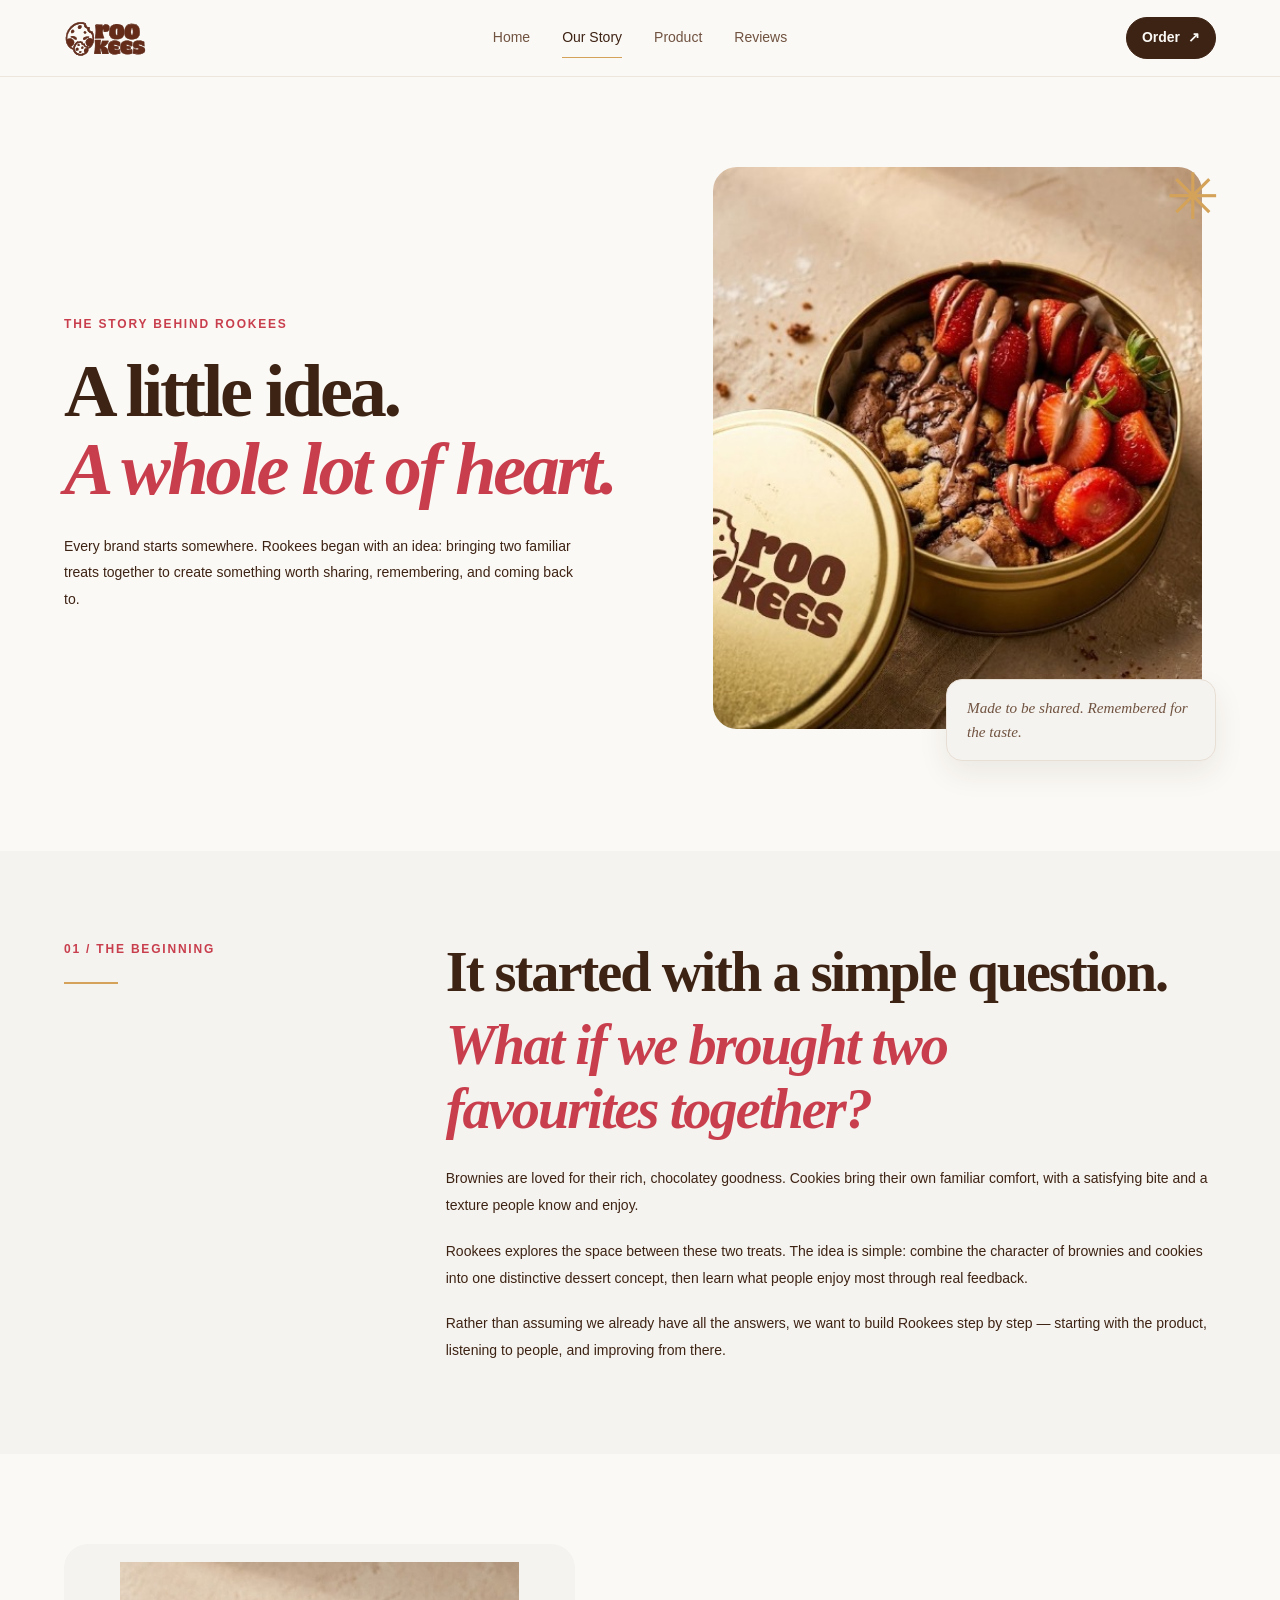
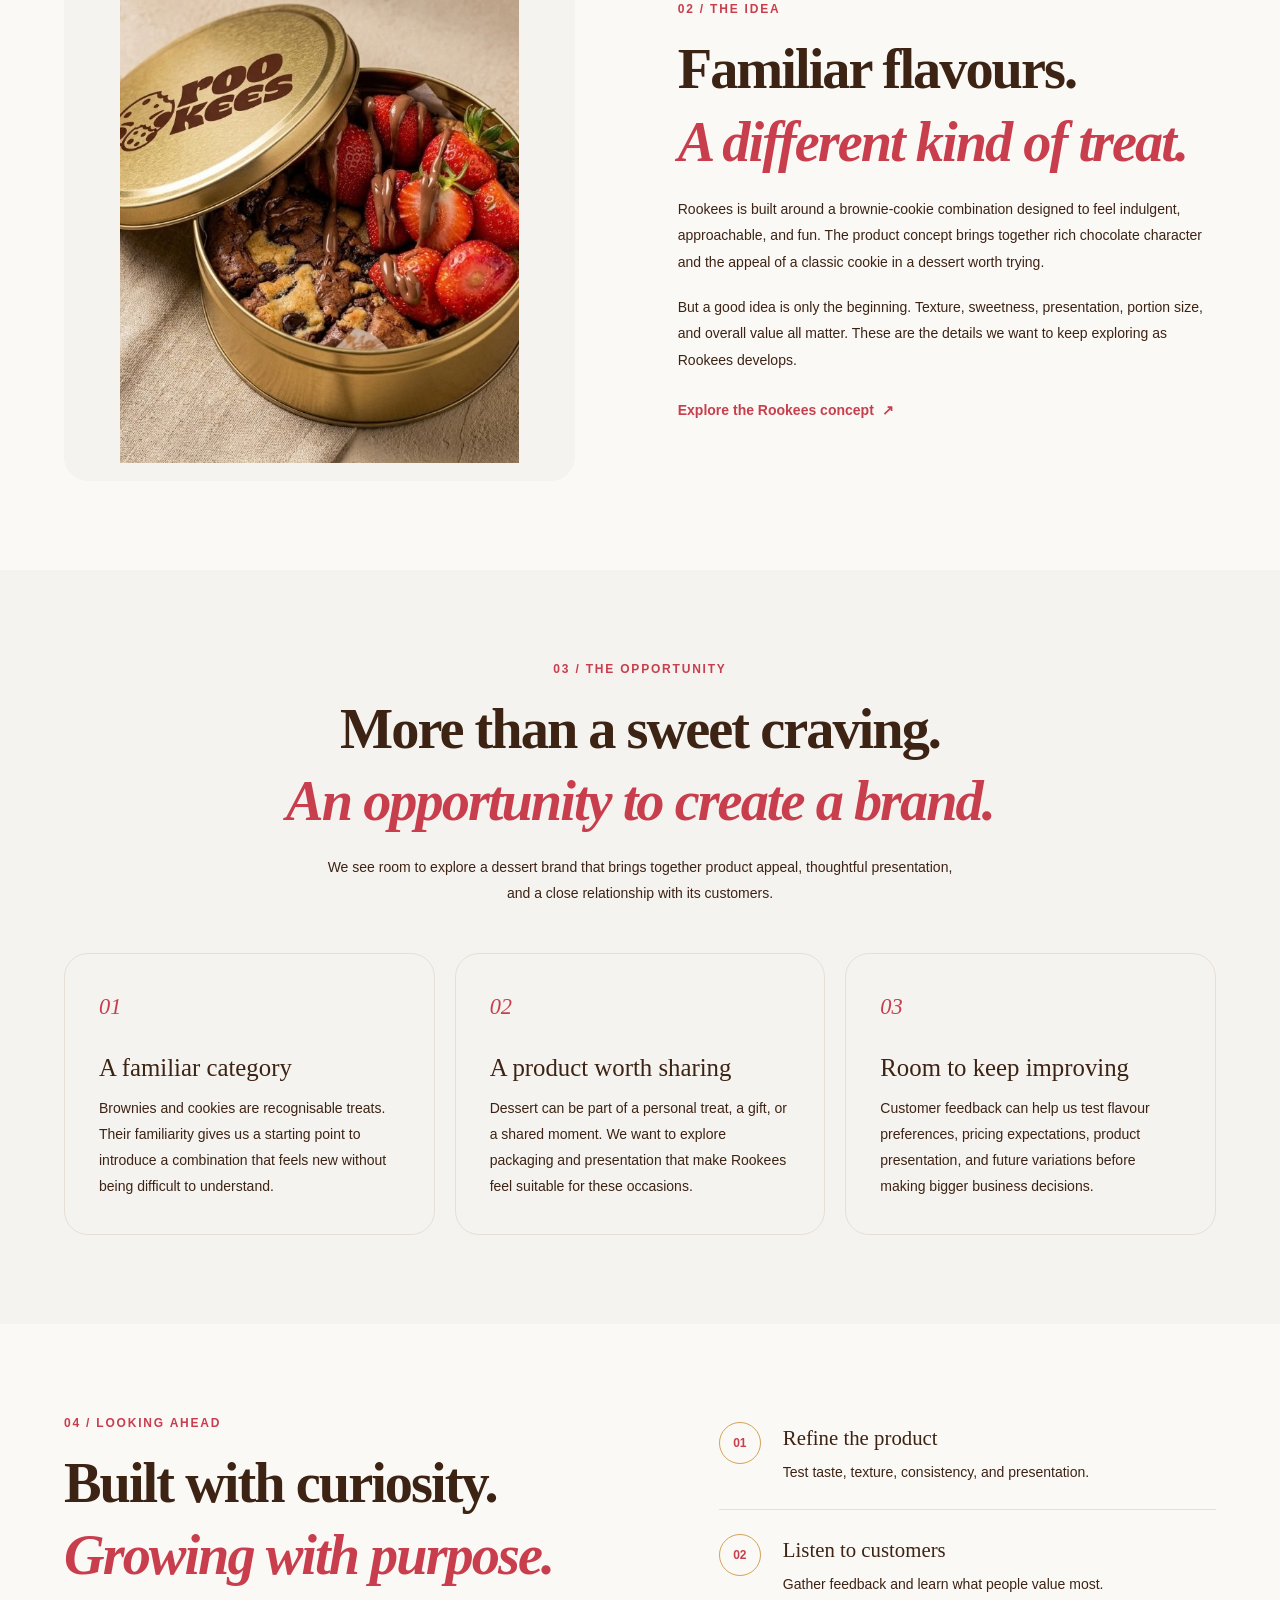
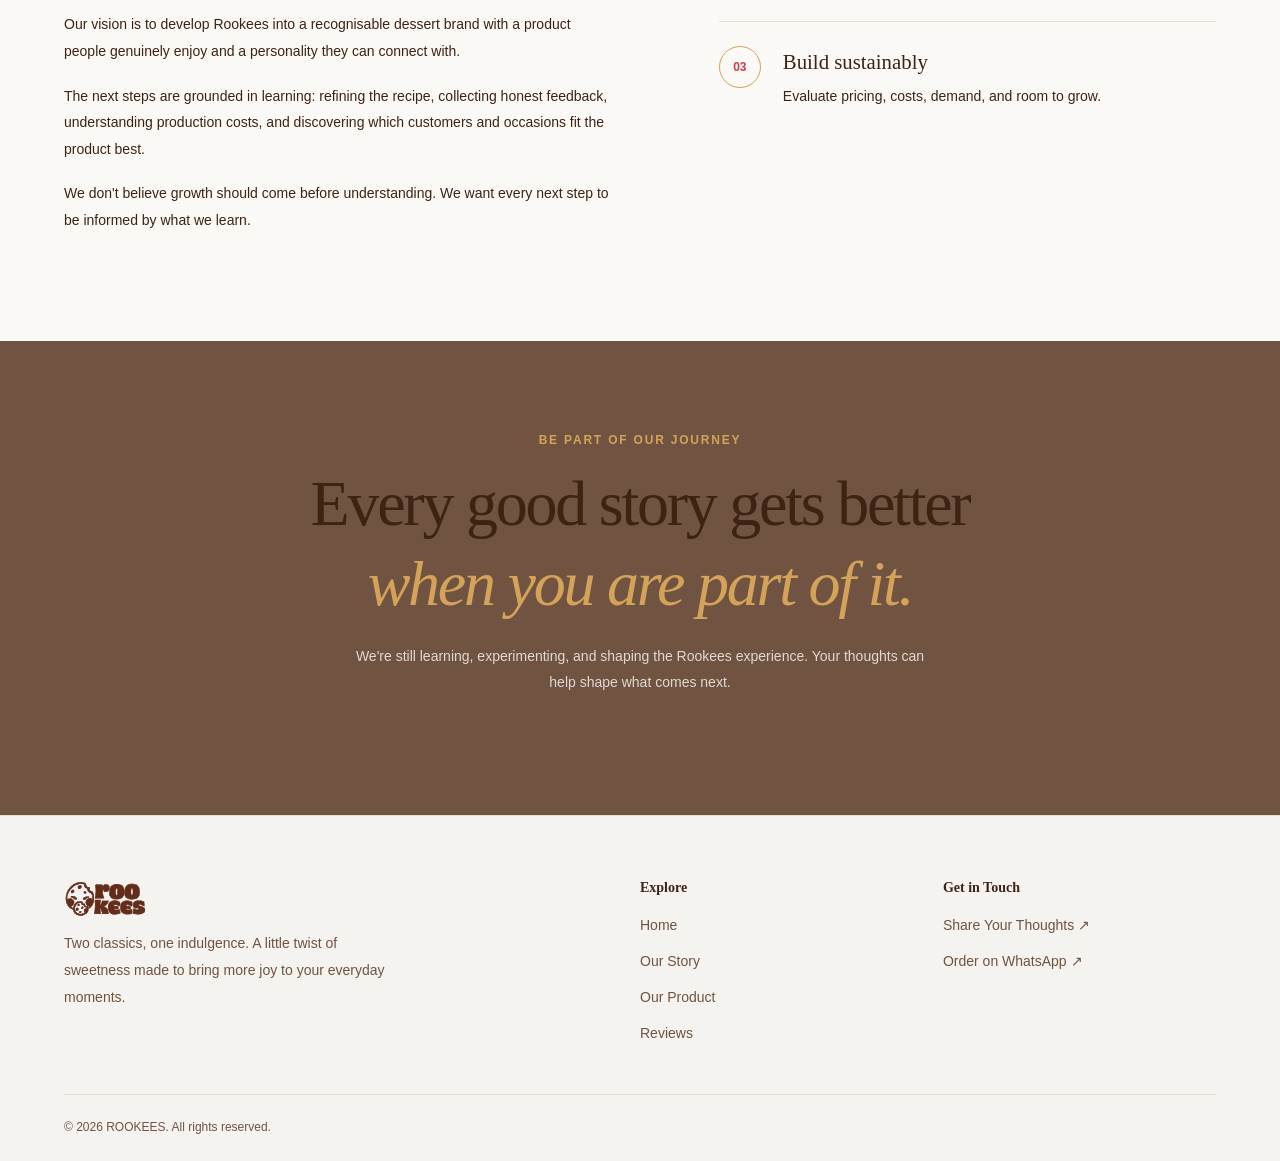
==== about.html @ 3e0949c4 "chore: update minor website changes" ====
<!doctype html>
<html lang="en">
  <head>
    <meta charset="UTF-8" />
    <meta name="viewport" content="width=device-width, initial-scale=1.0" />

    <meta
      name="description"
      content="Discover the story behind Rookees, the idea behind our brownie-cookie combination, and our vision for the future."
    />

    <title>Our Story | Rookees</title>

    <link rel="stylesheet" href="./css/style.css" />
    <link rel="stylesheet" href="./css/about.css" />

    <script src="./js/config.js" defer></script>
    <script src="./js/components.js" defer></script>
    <script src="./js/main.js" defer></script>
  </head>

  <body>
    <header id="site-header"></header>

    <main class="story-page">
      <!-- HERO -->
      <section class="story-hero">
        <div class="container story-hero__layout">
          <div class="story-hero__content">
            <p class="section__eyebrow">THE STORY BEHIND ROOKEES</p>

            <h1 class="story-hero__title">
              A little idea.<br />
              <span>A whole lot of heart.</span>
            </h1>

            <p class="story-hero__description">
              Every brand starts somewhere. Rookees began with an idea: bringing
              two familiar treats together to create something worth sharing,
              remembering, and coming back to.
            </p>
          </div>

          <div class="story-hero__visual">
            <div class="story-hero__image-wrap">
              <img
                class="story-hero__image"
                src="./assets/images/rookees-product.jpeg"
                alt="Rookees brownie-cookie dessert concept"
                loading="eager"
              />
            </div>

            <span class="story-hero__image-note">
              Made to be shared. Remembered for the taste.
            </span>

            <span class="story-hero__sparkle" aria-hidden="true">✳</span>
          </div>
        </div>
      </section>

      <!-- BEGINNING -->
      <section class="story-beginning" id="our-beginning">
        <div class="container story-beginning__layout">
          <div class="story-section-label">
            <p class="section__eyebrow">01 / THE BEGINNING</p>
            <span class="story-section-label__line"></span>
          </div>

          <div class="story-beginning__content">
            <h2 class="story-section-title">
              It started with a simple question.
              <span>What if we brought two favourites together?</span>
            </h2>

            <div class="story-copy">
              <p>
                Brownies are loved for their rich, chocolatey goodness. Cookies
                bring their own familiar comfort, with a satisfying bite and a
                texture people know and enjoy.
              </p>

              <p>
                Rookees explores the space between these two treats. The idea is
                simple: combine the character of brownies and cookies into one
                distinctive dessert concept, then learn what people enjoy most
                through real feedback.
              </p>

              <p>
                Rather than assuming we already have all the answers, we want to
                build Rookees step by step — starting with the product,
                listening to people, and improving from there.
              </p>
            </div>
          </div>
        </div>
      </section>

      <!-- PRODUCT IDEA -->
      <section class="story-product">
        <div class="container story-product__layout">
          <div class="story-product__visual">
            <img
              src="./assets/images/rookees-product-closeup.jpeg"
              alt="Close-up view of the Rookees dessert concept"
              class="story-product__image"
              loading="lazy"
            />
          </div>

          <div class="story-product__content">
            <p class="section__eyebrow">02 / THE IDEA</p>

            <h2 class="story-section-title">
              Familiar flavours.
              <span>A different kind of treat.</span>
            </h2>

            <p>
              Rookees is built around a brownie-cookie combination designed to
              feel indulgent, approachable, and fun. The product concept brings
              together rich chocolate character and the appeal of a classic
              cookie in a dessert worth trying.
            </p>

            <p>
              But a good idea is only the beginning. Texture, sweetness,
              presentation, portion size, and overall value all matter. These
              are the details we want to keep exploring as Rookees develops.
            </p>

            <a class="text-link" href="./index.html#discover">
              Explore the Rookees concept <span aria-hidden="true">↗</span>
            </a>
          </div>
        </div>
      </section>

      <!-- MARKET OPPORTUNITY -->
      <section class="story-opportunity">
        <div class="container">
          <div class="story-opportunity__heading">
            <p class="section__eyebrow">03 / THE OPPORTUNITY</p>

            <h2 class="story-section-title">
              More than a sweet craving.
              <span>An opportunity to create a brand.</span>
            </h2>

            <p>
              We see room to explore a dessert brand that brings together
              product appeal, thoughtful presentation, and a close relationship
              with its customers.
            </p>
          </div>

          <div class="story-opportunity__grid">
            <article class="opportunity-card">
              <span class="opportunity-card__number">01</span>
              <h3>A familiar category</h3>
              <p>
                Brownies and cookies are recognisable treats. Their familiarity
                gives us a starting point to introduce a combination that feels
                new without being difficult to understand.
              </p>
            </article>

            <article class="opportunity-card">
              <span class="opportunity-card__number">02</span>
              <h3>A product worth sharing</h3>
              <p>
                Dessert can be part of a personal treat, a gift, or a shared
                moment. We want to explore packaging and presentation that make
                Rookees feel suitable for these occasions.
              </p>
            </article>

            <article class="opportunity-card">
              <span class="opportunity-card__number">03</span>
              <h3>Room to keep improving</h3>
              <p>
                Customer feedback can help us test flavour preferences, pricing
                expectations, product presentation, and future variations before
                making bigger business decisions.
              </p>
            </article>
          </div>
        </div>
      </section>

      <!-- VISION -->
      <section class="story-vision">
        <div class="container story-vision__layout">
          <div class="story-vision__content">
            <p class="section__eyebrow">04 / LOOKING AHEAD</p>

            <h2 class="story-section-title">
              Built with curiosity.
              <span>Growing with purpose.</span>
            </h2>

            <p>
              Our vision is to develop Rookees into a recognisable dessert brand
              with a product people genuinely enjoy and a personality they can
              connect with.
            </p>

            <p>
              The next steps are grounded in learning: refining the recipe,
              collecting honest feedback, understanding production costs, and
              discovering which customers and occasions fit the product best.
            </p>

            <p>
              We don't believe growth should come before understanding. We want
              every next step to be informed by what we learn.
            </p>
          </div>

          <div class="story-vision__steps">
            <article class="vision-step">
              <span class="vision-step__marker">01</span>
              <div>
                <h3>Refine the product</h3>
                <p>Test taste, texture, consistency, and presentation.</p>
              </div>
            </article>

            <article class="vision-step">
              <span class="vision-step__marker">02</span>
              <div>
                <h3>Listen to customers</h3>
                <p>Gather feedback and learn what people value most.</p>
              </div>
            </article>

            <article class="vision-step">
              <span class="vision-step__marker">03</span>
              <div>
                <h3>Build sustainably</h3>
                <p>Evaluate pricing, costs, demand, and room to grow.</p>
              </div>
            </article>
          </div>
        </div>
      </section>

      <!-- CLOSING CTA -->
      <section class="story-cta">
        <div class="container story-cta__inner">
          <p class="section__eyebrow">BE PART OF OUR JOURNEY</p>

          <h2>
            Every good story gets better
            <span>when you are part of it.</span>
          </h2>

          <p>
            We're still learning, experimenting, and shaping the Rookees
            experience. Your thoughts can help shape what comes next.
          </p>
        </div>
      </section>
    </main>

    <footer id="site-footer"></footer>
  </body>
</html>
---- css/style.css ----
/* 1. Global design system */
@import url("./global.css");

/* 2. Shared UI components */
@import url("./components.css");

/* 3. Homepage styles */
@import url("./home.css");
---- css/about.css ----
/* ========================================
   ROOKEES — OUR STORY
======================================== */

.story-page {
  overflow: hidden;
  color: var(--color-brown, #39241e);
}

.story-page .container {
  width: min(
    calc(100% - (var(--page-gutter, 24px) * 2)),
    var(--container-width, 1200px)
  );
  margin-inline: auto;
}

.story-page p {
  overflow-wrap: anywhere;
}

/* HERO */

.story-hero {
  position: relative;
  padding-block: clamp(56px, 7vw, 92px);
  background: var(--color-cream, #fff7ec);
}

.story-hero__layout {
  display: grid;
  grid-template-columns: minmax(0, 1fr) minmax(0, 0.9fr);
  align-items: center;
  gap: clamp(36px, 7vw, 90px);
}

.story-hero__content {
  position: relative;
  z-index: 1;
}

.story-page .section__eyebrow {
  margin: 0 0 18px;
  color: var(--color-strawberry, #b84150);
  font-size: var(--text-xs, 0.75rem);
  font-weight: 700;
  letter-spacing: 0.15em;
  line-height: 1.6;
}

.story-hero__title {
  margin: 0;
  font-family: var(--font-display, Georgia, serif);
  font-size: clamp(2.8rem, 5.8vw, 5.2rem);
  font-weight: 700;
  line-height: 1.05;
  letter-spacing: -0.045em;
}

.story-hero__title span {
  color: var(--color-strawberry, #b84150);
  font-style: italic;
}

.story-hero__description {
  max-width: 520px;
  margin: 24px 0 30px;
  color: var(--color-cocoa, #70574d);
  font-size: var(--text-sm, 0.95rem);
  line-height: 1.9;
}

.story-hero__visual {
  position: relative;
  min-width: 0;
  padding: 0 14px 32px 0;
}

.story-hero__image-wrap {
  position: relative;
  aspect-ratio: 4 / 4.6;
  overflow: hidden;
  border-radius: var(--radius-lg, 24px);
  background: var(--color-surface, #fff);
}

.story-hero__image,
.story-product__image {
  display: block;
  width: 100%;
  height: 100%;
  object-fit: cover;
}

.story-hero__image-note {
  position: absolute;
  right: 0;
  bottom: 0;
  max-width: 270px;
  padding: 16px 20px;
  border: 1px solid var(--color-border, #e7dcd4);
  border-radius: var(--radius-md, 16px);
  background: var(--color-surface, #fff);
  color: var(--color-brown, #39241e);
  font-family: var(--font-display, Georgia, serif);
  font-size: 0.95rem;
  font-style: italic;
  line-height: 1.6;
  box-shadow: 0 12px 30px rgb(57 36 30 / 8%);
}

.story-hero__sparkle {
  position: absolute;
  top: -24px;
  right: -4px;
  color: var(--color-gold, #c69a4b);
  font-size: clamp(2.4rem, 5vw, 4rem);
}

/* SHARED STORY TYPOGRAPHY */

.story-section-title {
  margin: 0;
  font-family: var(--font-display, Georgia, serif);
  font-size: clamp(2.15rem, 4.4vw, 3.7rem);
  font-weight: 700;
  line-height: 1.14;
  letter-spacing: -0.035em;
}

.story-section-title span {
  display: block;
  margin-top: 8px;
  color: var(--color-strawberry, #b84150);
  font-style: italic;
}

.story-copy,
.story-product__content {
  color: var(--color-cocoa, #70574d);
  font-size: var(--text-sm, 0.95rem);
  line-height: 1.95;
}

.story-copy {
  margin-top: 24px;
}

.story-copy p,
.story-product__content > p:not(.section__eyebrow) {
  margin: 0 0 18px;
}

.story-copy p:last-child,
.story-product__content > p:last-of-type {
  margin-bottom: 0;
}

/* BEGINNING */

.story-beginning {
  padding-block: clamp(60px, 7vw, 96px);
  background: var(--color-surface, #fff);
}

.story-beginning__layout {
  display: grid;
  grid-template-columns: minmax(150px, 0.55fr) minmax(0, 1.45fr);
  gap: clamp(32px, 7vw, 100px);
}

.story-section-label {
  display: flex;
  flex-direction: column;
  align-items: flex-start;
  gap: 22px;
}

.story-section-label .section__eyebrow {
  margin-bottom: 0;
}

.story-section-label__line {
  display: block;
  width: 54px;
  height: 2px;
  background: var(--color-gold, #c69a4b);
}

.story-beginning__content {
  max-width: 780px;
}

/* PRODUCT IDEA */

.story-product {
  padding-block: clamp(56px, 7vw, 92px);
  background: var(--color-cream, #fff7ec);
}

.story-product__layout {
  display: grid;
  grid-template-columns: minmax(0, 0.95fr) minmax(0, 1fr);
  align-items: center;
  gap: clamp(36px, 8vw, 108px);
}

.story-product__visual {
  min-width: 0;
}

.story-product__image {
  aspect-ratio: 4 / 4.2;
  object-fit: contain;
  padding: clamp(8px, 2vw, 18px);
  border-radius: var(--radius-lg, 24px);
  background: var(--color-surface, #fff);
}

.story-product__image-caption {
  display: block;
  margin-top: 14px;
  color: var(--color-cocoa, #70574d);
  font-size: var(--text-xs, 0.8rem);
  font-style: italic;
  line-height: 1.7;
}

.story-product__content .story-section-title {
  margin-bottom: 22px;
}

.story-product__content > p:not(.section__eyebrow) {
  font-size: var(--text-sm, 0.95rem);
  line-height: 1.9;
}

.story-product__content .text-link {
  display: inline-flex;
  gap: 8px;
  margin-top: 24px;
  color: var(--color-strawberry, #b84150);
  font-size: var(--text-sm, 0.9rem);
  font-weight: 700;
  text-decoration: none;
}

.story-product__content .text-link:hover {
  text-decoration: underline;
  text-underline-offset: 5px;
}

/* MARKET OPPORTUNITY */

.story-opportunity {
  padding-block: clamp(60px, 7vw, 96px);
  background: var(--color-surface, #fff);
}

.story-opportunity__heading {
  max-width: 760px;
  margin: 0 auto 46px;
  text-align: center;
}

.story-opportunity__heading .story-section-title {
  margin-bottom: 20px;
}

.story-opportunity__heading > p:last-child {
  max-width: 630px;
  margin: 0 auto;
  color: var(--color-cocoa, #70574d);
  font-size: var(--text-sm, 0.95rem);
  line-height: 1.9;
}

.story-opportunity__grid {
  display: grid;
  grid-template-columns: repeat(3, minmax(0, 1fr));
  gap: 20px;
}

.opportunity-card {
  min-width: 0;
  padding: clamp(24px, 3vw, 34px);
  border: 1px solid var(--color-border, #e7dcd4);
  border-radius: var(--radius-lg, 24px);
  background: var(--color-surface, #fff);
  transition:
    transform 180ms ease,
    box-shadow 180ms ease,
    border-color 180ms ease;
}

.opportunity-card:hover {
  transform: translateY(-4px);
  border-color: var(--color-gold, #c69a4b);
  box-shadow: 0 16px 36px rgb(57 36 30 / 6%);
}

.opportunity-card__number {
  display: inline-block;
  margin-bottom: 26px;
  color: var(--color-strawberry, #b84150);
  font-family: var(--font-display, Georgia, serif);
  font-size: 1.4rem;
  font-style: italic;
}

.opportunity-card h3 {
  margin: 0 0 12px;
  font-family: var(--font-display, Georgia, serif);
  font-size: clamp(1.25rem, 2vw, 1.55rem);
  line-height: 1.3;
}

.opportunity-card p {
  margin: 0;
  color: var(--color-cocoa, #70574d);
  font-size: var(--text-sm, 0.88rem);
  line-height: 1.85;
}

.story-opportunity__note {
  max-width: 850px;
  margin: 28px auto 0;
  color: var(--color-cocoa, #70574d);
  font-size: var(--text-xs, 0.8rem);
  line-height: 1.8;
  text-align: center;
}

/* VISION */

.story-vision {
  padding-block: clamp(60px, 7vw, 96px);
  background: var(--color-cream, #fff7ec);
}

.story-vision__layout {
  display: grid;
  grid-template-columns: minmax(0, 1fr) minmax(0, 0.9fr);
  align-items: start;
  gap: clamp(36px, 8vw, 110px);
}

.story-vision__content {
  max-width: 590px;
}

.story-vision__content .story-section-title {
  margin-bottom: 24px;
}

.story-vision__content > p:not(.section__eyebrow) {
  margin: 0 0 18px;
  color: var(--color-cocoa, #70574d);
  font-size: var(--text-sm, 0.95rem);
  line-height: 1.9;
}

.story-vision__steps {
  display: grid;
  gap: 0;
  padding: 8px 0;
}

.vision-step {
  display: grid;
  grid-template-columns: 46px minmax(0, 1fr);
  gap: 18px;
  padding: 24px 0;
  border-bottom: 1px solid var(--color-border, #e7dcd4);
}

.vision-step:first-child {
  padding-top: 0;
}

.vision-step:last-child {
  border-bottom: 0;
  padding-bottom: 0;
}

.vision-step__marker {
  display: grid;
  width: 42px;
  height: 42px;
  place-items: center;
  border: 1px solid var(--color-gold, #c69a4b);
  border-radius: 50%;
  color: var(--color-strawberry, #b84150);
  font-size: var(--text-xs, 0.8rem);
  font-weight: 700;
}

.vision-step h3 {
  margin: 2px 0 8px;
  font-family: var(--font-display, Georgia, serif);
  font-size: 1.3rem;
  line-height: 1.35;
}

.vision-step p {
  margin: 0;
  color: var(--color-cocoa, #70574d);
  font-size: var(--text-sm, 0.88rem);
  line-height: 1.8;
}

/* CLOSING CTA */

.story-cta {
  padding-block: clamp(60px, 7vw, 96px);
  background: var(--color-brown, #39241e);
  color: var(--color-surface, #fff);
}

.story-cta__inner {
  max-width: 780px;
  text-align: center;
}

.story-cta .section__eyebrow {
  color: var(--color-gold, #c69a4b);
}

.story-cta h2 {
  margin: 0;
  font-family: var(--font-display, Georgia, serif);
  font-size: clamp(2.2rem, 5vw, 4rem);
  line-height: 1.13;
  letter-spacing: -0.035em;
}

.story-cta h2 span {
  display: block;
  margin-top: 8px;
  color: var(--color-gold, #d7b36b);
  font-style: italic;
}

.story-cta__inner > p:not(.section__eyebrow) {
  max-width: 590px;
  margin: 22px auto 30px;
  color: rgb(255 255 255 / 78%);
  font-size: var(--text-sm, 0.95rem);
  line-height: 1.9;
}

.story-cta__actions {
  display: flex;
  justify-content: center;
  align-items: center;
  flex-wrap: wrap;
  gap: 12px;
}

/* RESPONSIVE */

@media (max-width: 900px) {
  .story-hero__layout {
    grid-template-columns: minmax(0, 1fr) minmax(0, 0.85fr);
    gap: 32px;
  }

  .story-beginning__layout {
    grid-template-columns: 1fr;
    gap: 24px;
  }

  .story-section-label {
    flex-direction: row;
    align-items: center;
    gap: 16px;
  }

  .story-section-label__line {
    width: 38px;
  }

  .story-opportunity__grid {
    grid-template-columns: 1fr;
    gap: 14px;
  }

  .opportunity-card {
    padding: 26px;
  }

  .opportunity-card__number {
    margin-bottom: 16px;
  }

  .story-vision__layout {
    grid-template-columns: 1fr;
    gap: 38px;
  }
}

@media (max-width: 620px) {
  .story-hero {
    padding-block: 66px 76px;
  }

  .story-hero__layout,
  .story-product__layout {
    grid-template-columns: 1fr;
    gap: 36px;
  }

  .story-hero__title {
    font-size: clamp(2.65rem, 12vw, 4rem);
  }

  .story-hero__visual {
    width: 100%;
    max-width: 470px;
    margin-inline: auto;
    padding-right: 8px;
  }

  .story-hero__image-wrap {
    aspect-ratio: 4 / 3.6;
  }

  .story-hero__image-note {
    max-width: 230px;
    padding: 12px 14px;
    font-size: 0.85rem;
  }

  .story-hero__sparkle {
    right: 0;
  }

  .story-section-title {
    font-size: clamp(2rem, 9vw, 3rem);
  }

  .story-product__visual {
    max-width: 500px;
  }

  .story-product__image {
    aspect-ratio: 4 / 3.5;
  }

  .story-opportunity__heading {
    margin-bottom: 32px;
    text-align: left;
  }

  .story-opportunity__heading > p:last-child {
    margin-inline: 0;
  }

  .story-opportunity__note {
    text-align: left;
  }

  .story-cta__actions {
    align-items: stretch;
    flex-direction: column;
  }

  .story-cta__actions .btn {
    width: 100%;
    justify-content: center;
  }
}

@media (prefers-reduced-motion: reduce) {
  .opportunity-card {
    transition: none;
  }

  .opportunity-card:hover {
    transform: none;
  }
}
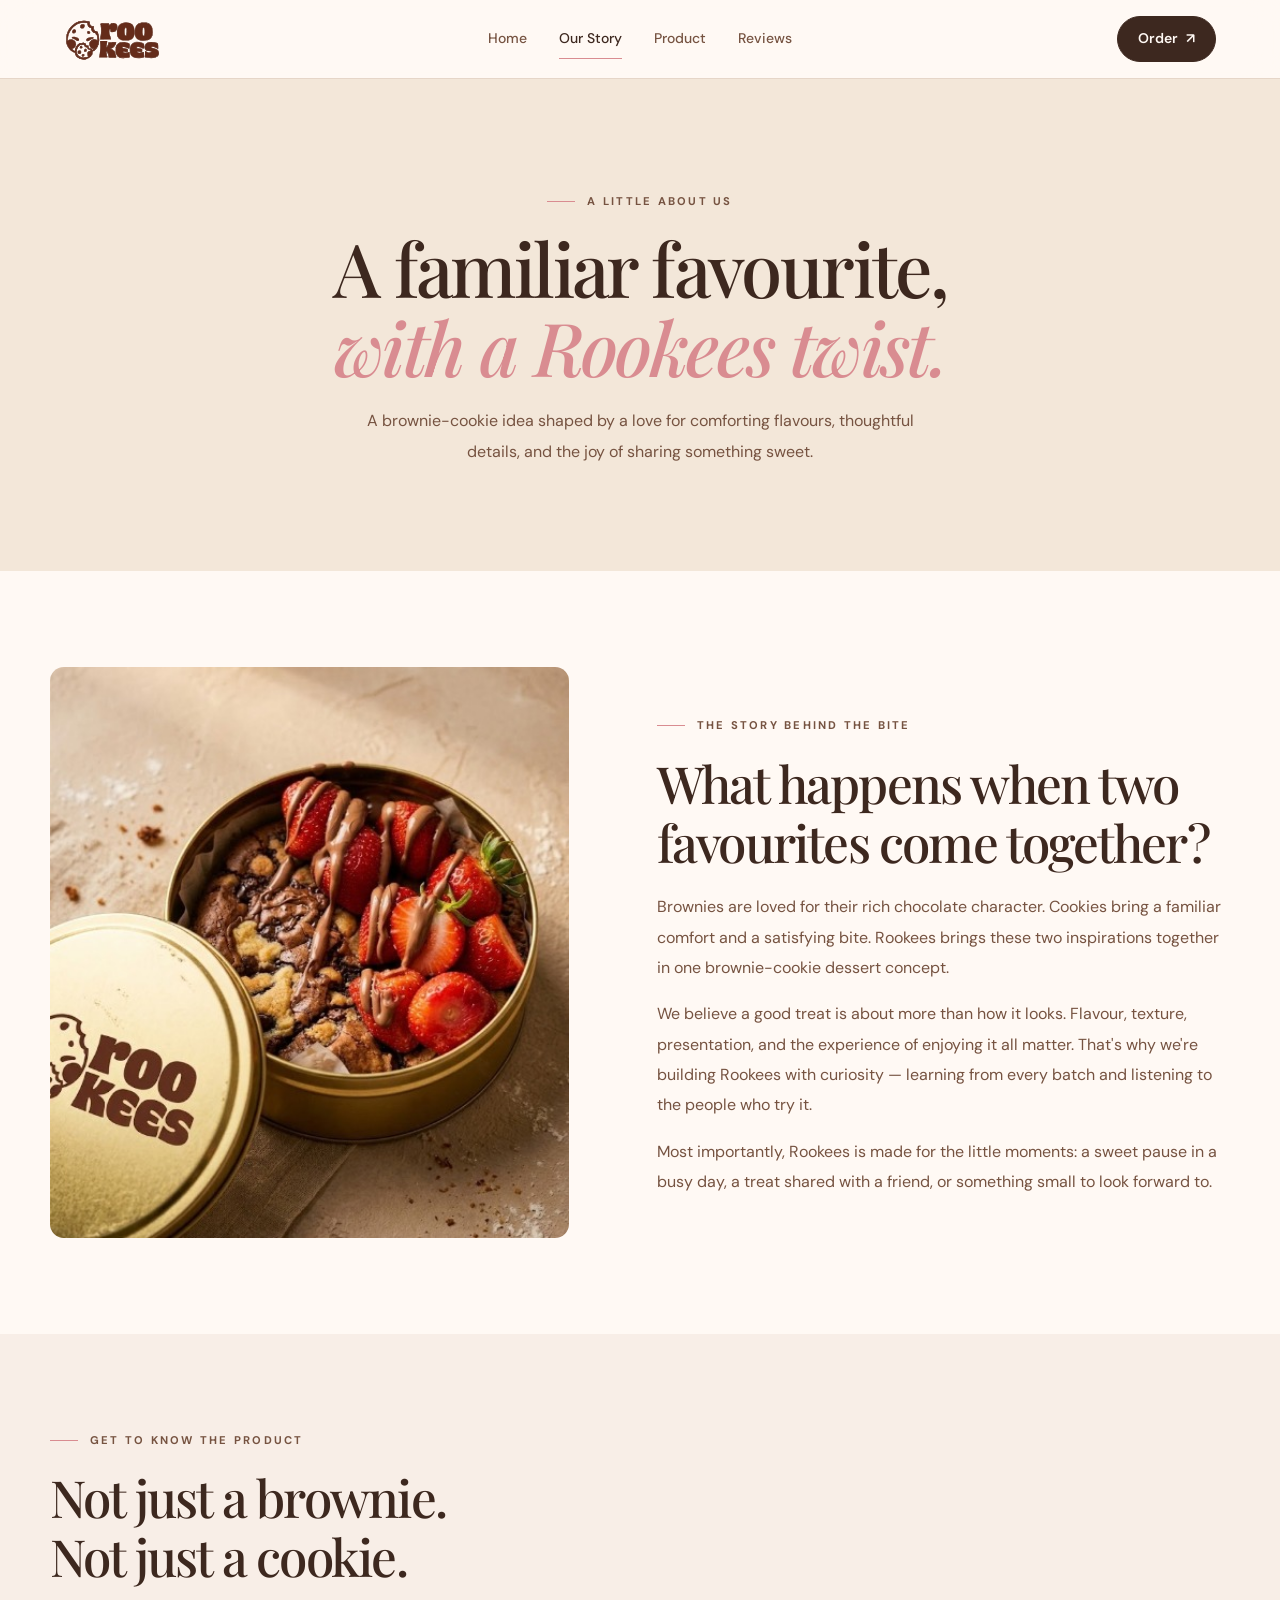
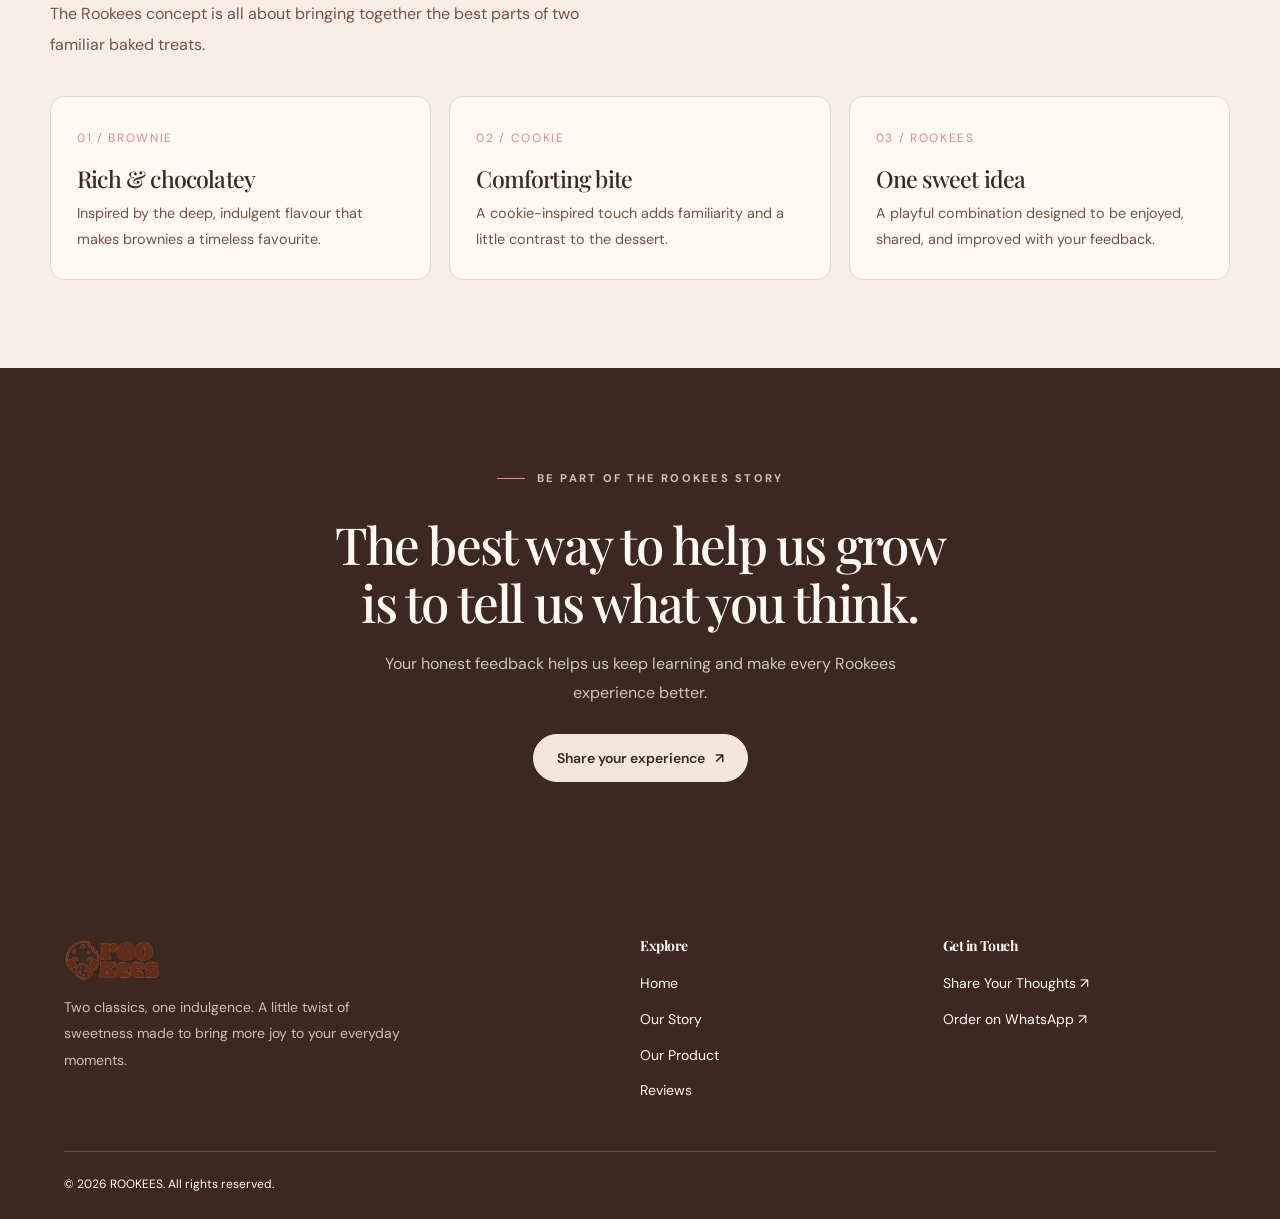
==== commit 85281e74: "refactor: focus about page on Rookees product story" ====
--- a/about.html
+++ b/about.html
@@ -3,268 +3,67 @@
   <head>
     <meta charset="UTF-8" />
     <meta name="viewport" content="width=device-width, initial-scale=1.0" />
-
-    <meta
-      name="description"
-      content="Discover the story behind Rookees, the idea behind our brownie-cookie combination, and our vision for the future."
-    />
-
-    <title>Our Story | Rookees</title>
-
+    <meta name="description" content="Get to know Rookees: the idea behind our brownie-cookie dessert and the little details that shape the product." />
+    <meta name="theme-color" content="#F3E7D9" />
+    <title>Our Story & Product | Rookees</title>
+    <link rel="preconnect" href="https://fonts.googleapis.com" />
+    <link rel="preconnect" href="https://fonts.gstatic.com" crossorigin />
+    <link href="https://fonts.googleapis.com/css2?family=DM+Sans:wght@400;500;600;700&family=Playfair+Display:ital,wght@0,500;0,600;1,500;1,600&display=swap" rel="stylesheet" />
     <link rel="stylesheet" href="./css/style.css" />
     <link rel="stylesheet" href="./css/about.css" />
-
+    <link rel="stylesheet" href="./css/brand-revamp.css" />
     <script src="./js/config.js" defer></script>
     <script src="./js/components.js" defer></script>
     <script src="./js/main.js" defer></script>
   </head>
-
   <body>
+    <a class="skip-link" href="#main-content">Skip to content</a>
     <header id="site-header"></header>
-
-    <main class="story-page">
-      <!-- HERO -->
-      <section class="story-hero">
-        <div class="container story-hero__layout">
-          <div class="story-hero__content">
-            <p class="section__eyebrow">THE STORY BEHIND ROOKEES</p>
-
-            <h1 class="story-hero__title">
-              A little idea.<br />
-              <span>A whole lot of heart.</span>
-            </h1>
-
-            <p class="story-hero__description">
-              Every brand starts somewhere. Rookees began with an idea: bringing
-              two familiar treats together to create something worth sharing,
-              remembering, and coming back to.
-            </p>
+    <main class="brand-about" id="main-content">
+      <section class="brand-page-hero">
+        <div class="brand-container">
+          <p class="brand-eyebrow">A little about us</p>
+          <h1 class="brand-heading">A familiar favourite,<br /><em>with a Rookees twist.</em></h1>
+          <p class="brand-copy">A brownie-cookie idea shaped by a love for comforting flavours, thoughtful details, and the joy of sharing something sweet.</p>
+        </div>
+      </section>
+      <section class="brand-story">
+        <div class="brand-container brand-story__grid">
+          <div>
+            <img class="brand-story__image" src="./assets/images/rookees-product.jpeg" alt="Rookees brownie-cookie dessert" width="900" height="1000" fetchpriority="high" />
           </div>
-
-          <div class="story-hero__visual">
-            <div class="story-hero__image-wrap">
-              <img
-                class="story-hero__image"
-                src="./assets/images/rookees-product.jpeg"
-                alt="Rookees brownie-cookie dessert concept"
-                loading="eager"
-              />
-            </div>
-
-            <span class="story-hero__image-note">
-              Made to be shared. Remembered for the taste.
-            </span>
-
-            <span class="story-hero__sparkle" aria-hidden="true">✳</span>
+          <div>
+            <p class="brand-eyebrow">The story behind the bite</p>
+            <h2>What happens when two favourites come together?</h2>
+            <p>Brownies are loved for their rich chocolate character. Cookies bring a familiar comfort and a satisfying bite. Rookees brings these two inspirations together in one brownie-cookie dessert concept.</p>
+            <p>We believe a good treat is about more than how it looks. Flavour, texture, presentation, and the experience of enjoying it all matter. That's why we're building Rookees with curiosity — learning from every batch and listening to the people who try it.</p>
+            <p>Most importantly, Rookees is made for the little moments: a sweet pause in a busy day, a treat shared with a friend, or something small to look forward to.</p>
           </div>
         </div>
       </section>
-
-      <!-- BEGINNING -->
-      <section class="story-beginning" id="our-beginning">
-        <div class="container story-beginning__layout">
-          <div class="story-section-label">
-            <p class="section__eyebrow">01 / THE BEGINNING</p>
-            <span class="story-section-label__line"></span>
+      <section class="brand-product-notes" aria-labelledby="product-notes-title">
+        <div class="brand-container">
+          <div class="brand-product-notes__heading">
+            <p class="brand-eyebrow">Get to know the product</p>
+            <h2 id="product-notes-title">Not just a brownie. Not just a cookie.</h2>
+            <p class="brand-copy">The Rookees concept is all about bringing together the best parts of two familiar baked treats.</p>
           </div>
-
-          <div class="story-beginning__content">
-            <h2 class="story-section-title">
-              It started with a simple question.
-              <span>What if we brought two favourites together?</span>
-            </h2>
-
-            <div class="story-copy">
-              <p>
-                Brownies are loved for their rich, chocolatey goodness. Cookies
-                bring their own familiar comfort, with a satisfying bite and a
-                texture people know and enjoy.
-              </p>
-
-              <p>
-                Rookees explores the space between these two treats. The idea is
-                simple: combine the character of brownies and cookies into one
-                distinctive dessert concept, then learn what people enjoy most
-                through real feedback.
-              </p>
-
-              <p>
-                Rather than assuming we already have all the answers, we want to
-                build Rookees step by step — starting with the product,
-                listening to people, and improving from there.
-              </p>
-            </div>
+          <div class="brand-product-notes__grid">
+            <article class="brand-product-note"><span>01 / BROWNIE</span><h3>Rich & chocolatey</h3><p>Inspired by the deep, indulgent flavour that makes brownies a timeless favourite.</p></article>
+            <article class="brand-product-note"><span>02 / COOKIE</span><h3>Comforting bite</h3><p>A cookie-inspired touch adds familiarity and a little contrast to the dessert.</p></article>
+            <article class="brand-product-note"><span>03 / ROOKEES</span><h3>One sweet idea</h3><p>A playful combination designed to be enjoyed, shared, and improved with your feedback.</p></article>
           </div>
         </div>
       </section>
-
-      <!-- PRODUCT IDEA -->
-      <section class="story-product">
-        <div class="container story-product__layout">
-          <div class="story-product__visual">
-            <img
-              src="./assets/images/rookees-product-closeup.jpeg"
-              alt="Close-up view of the Rookees dessert concept"
-              class="story-product__image"
-              loading="lazy"
-            />
-          </div>
-
-          <div class="story-product__content">
-            <p class="section__eyebrow">02 / THE IDEA</p>
-
-            <h2 class="story-section-title">
-              Familiar flavours.
-              <span>A different kind of treat.</span>
-            </h2>
-
-            <p>
-              Rookees is built around a brownie-cookie combination designed to
-              feel indulgent, approachable, and fun. The product concept brings
-              together rich chocolate character and the appeal of a classic
-              cookie in a dessert worth trying.
-            </p>
-
-            <p>
-              But a good idea is only the beginning. Texture, sweetness,
-              presentation, portion size, and overall value all matter. These
-              are the details we want to keep exploring as Rookees develops.
-            </p>
-
-            <a class="text-link" href="./index.html#discover">
-              Explore the Rookees concept <span aria-hidden="true">↗</span>
-            </a>
-          </div>
-        </div>
-      </section>
-
-      <!-- MARKET OPPORTUNITY -->
-      <section class="story-opportunity">
-        <div class="container">
-          <div class="story-opportunity__heading">
-            <p class="section__eyebrow">03 / THE OPPORTUNITY</p>
-
-            <h2 class="story-section-title">
-              More than a sweet craving.
-              <span>An opportunity to create a brand.</span>
-            </h2>
-
-            <p>
-              We see room to explore a dessert brand that brings together
-              product appeal, thoughtful presentation, and a close relationship
-              with its customers.
-            </p>
-          </div>
-
-          <div class="story-opportunity__grid">
-            <article class="opportunity-card">
-              <span class="opportunity-card__number">01</span>
-              <h3>A familiar category</h3>
-              <p>
-                Brownies and cookies are recognisable treats. Their familiarity
-                gives us a starting point to introduce a combination that feels
-                new without being difficult to understand.
-              </p>
-            </article>
-
-            <article class="opportunity-card">
-              <span class="opportunity-card__number">02</span>
-              <h3>A product worth sharing</h3>
-              <p>
-                Dessert can be part of a personal treat, a gift, or a shared
-                moment. We want to explore packaging and presentation that make
-                Rookees feel suitable for these occasions.
-              </p>
-            </article>
-
-            <article class="opportunity-card">
-              <span class="opportunity-card__number">03</span>
-              <h3>Room to keep improving</h3>
-              <p>
-                Customer feedback can help us test flavour preferences, pricing
-                expectations, product presentation, and future variations before
-                making bigger business decisions.
-              </p>
-            </article>
-          </div>
-        </div>
-      </section>
-
-      <!-- VISION -->
-      <section class="story-vision">
-        <div class="container story-vision__layout">
-          <div class="story-vision__content">
-            <p class="section__eyebrow">04 / LOOKING AHEAD</p>
-
-            <h2 class="story-section-title">
-              Built with curiosity.
-              <span>Growing with purpose.</span>
-            </h2>
-
-            <p>
-              Our vision is to develop Rookees into a recognisable dessert brand
-              with a product people genuinely enjoy and a personality they can
-              connect with.
-            </p>
-
-            <p>
-              The next steps are grounded in learning: refining the recipe,
-              collecting honest feedback, understanding production costs, and
-              discovering which customers and occasions fit the product best.
-            </p>
-
-            <p>
-              We don't believe growth should come before understanding. We want
-              every next step to be informed by what we learn.
-            </p>
-          </div>
-
-          <div class="story-vision__steps">
-            <article class="vision-step">
-              <span class="vision-step__marker">01</span>
-              <div>
-                <h3>Refine the product</h3>
-                <p>Test taste, texture, consistency, and presentation.</p>
-              </div>
-            </article>
-
-            <article class="vision-step">
-              <span class="vision-step__marker">02</span>
-              <div>
-                <h3>Listen to customers</h3>
-                <p>Gather feedback and learn what people value most.</p>
-              </div>
-            </article>
-
-            <article class="vision-step">
-              <span class="vision-step__marker">03</span>
-              <div>
-                <h3>Build sustainably</h3>
-                <p>Evaluate pricing, costs, demand, and room to grow.</p>
-              </div>
-            </article>
-          </div>
-        </div>
-      </section>
-
-      <!-- CLOSING CTA -->
-      <section class="story-cta">
-        <div class="container story-cta__inner">
-          <p class="section__eyebrow">BE PART OF OUR JOURNEY</p>
-
-          <h2>
-            Every good story gets better
-            <span>when you are part of it.</span>
-          </h2>
-
-          <p>
-            We're still learning, experimenting, and shaping the Rookees
-            experience. Your thoughts can help shape what comes next.
-          </p>
+      <section class="brand-about-cta">
+        <div class="brand-container">
+          <p class="brand-eyebrow">Be part of the Rookees story</p>
+          <h2>The best way to help us grow is to tell us what you think.</h2>
+          <p>Your honest feedback helps us keep learning and make every Rookees experience better.</p>
+          <a class="btn btn--light" href="./reviews.html">Share your experience <span aria-hidden="true">↗</span></a>
         </div>
       </section>
     </main>
-
     <footer id="site-footer"></footer>
   </body>
 </html>
--- a/css/brand-revamp.css
+++ b/css/brand-revamp.css
@@ -0,0 +1,130 @@
+/* Rookees brand refresh — classy, warm, baker-inspired */
+:root {
+  --color-cream: #F3E7D9;
+  --color-surface: #FFF9F4;
+  --color-cocoa: #3D281F;
+  --color-brown: #765341;
+  --color-gold: #C69A68;
+  --color-strawberry: #D98C91;
+  --color-border: #E6D6C8;
+  --color-white: #FFFCF8;
+  --font-display: "Playfair Display", Georgia, serif;
+  --font-body: "DM Sans", Arial, sans-serif;
+  --shadow-soft: 0 18px 48px rgb(61 40 31 / 9%);
+}
+body { background: var(--color-surface); color: var(--color-cocoa); }
+h1,h2,h3,h4 { font-family: var(--font-display); font-weight: 500; letter-spacing: -.035em; }
+.section__eyebrow,.eyebrow { color: var(--color-brown); letter-spacing: .2em; }
+a { text-underline-offset: 4px; }
+#site-header { background: rgb(255 249 244 / 92%); border-bottom-color: var(--color-border); }
+.site-nav__inner { min-height: 78px; }
+.site-nav__logo { max-width: 142px; height: 42px; }
+.site-nav__link { color: var(--color-brown); }
+.site-nav__link::after { background: var(--color-strawberry); }
+.site-nav__cta,.site-nav__button--order { border: 1px solid var(--color-cocoa); border-radius: 999px; background: var(--color-cocoa); color: var(--color-surface); padding: 10px 20px; }
+.site-nav__cta:hover,.site-nav__button--order:hover { background: var(--color-strawberry); border-color: var(--color-strawberry); color: var(--color-cocoa); }
+.btn { border-radius: 999px; min-height: 48px; padding: 13px 23px; }
+.btn--primary { border-color: var(--color-cocoa); background: var(--color-cocoa); color: var(--color-surface); }
+.btn--primary:hover { border-color: var(--color-strawberry); background: var(--color-strawberry); color: var(--color-cocoa); }
+.btn--secondary { border-color: var(--color-brown); color: var(--color-cocoa); }
+.btn--secondary:hover { background: var(--color-cream); border-color: var(--color-strawberry); }
+#site-footer { background: var(--color-cocoa); border: 0; color: var(--color-surface); }
+#site-footer h2,#site-footer a,#site-footer p { color: var(--color-surface); }
+#site-footer a:hover { color: #F0B8BA; }
+.site-footer__description { color: rgb(255 249 244 / 72%) !important; }
+.site-footer__bottom { border-top-color: rgb(255 249 244 / 18%); }
+.brand-home,.brand-about,.brand-reviews { overflow: clip; }
+.brand-container { width: min(calc(100% - 48px), 1180px); margin-inline: auto; }
+.brand-eyebrow { display: inline-flex; align-items: center; gap: 12px; margin: 0 0 18px; color: var(--color-brown); font-size: .7rem; font-weight: 700; letter-spacing: .2em; text-transform: uppercase; }
+.brand-eyebrow::before { width: 28px; height: 1px; background: var(--color-strawberry); content: ""; }
+.brand-heading { margin: 0; color: var(--color-cocoa); font-size: clamp(2.5rem, 5.8vw, 5.4rem); line-height: 1.06; }
+.brand-heading em,.brand-highlight { color: var(--color-strawberry); font-style: italic; }
+.brand-copy { max-width: 570px; color: var(--color-brown); font-size: 1rem; line-height: 1.9; }
+.brand-home-hero { position: relative; padding: clamp(64px, 9vw, 112px) 0 clamp(68px, 8vw, 100px); background: var(--color-cream); }
+.brand-home-hero__grid { display: grid; grid-template-columns: 1fr .92fr; align-items: center; gap: clamp(36px, 7vw, 90px); }
+.brand-home-hero__content { position: relative; z-index: 1; }
+.brand-home-hero__content .brand-copy { margin: 24px 0 30px; }
+.brand-home-hero__actions { display: flex; flex-wrap: wrap; gap: 12px; }
+.brand-home-hero__visual { position: relative; }
+.brand-home-hero__image { width: 100%; aspect-ratio: 4 / 4.5; object-fit: cover; border-radius: 48% 48% 14px 14px; box-shadow: var(--shadow-soft); }
+.brand-home-hero__stamp { position: absolute; right: -18px; bottom: 28px; display: grid; width: 112px; height: 112px; place-content: center; border: 1px solid rgb(255 249 244 / 70%); border-radius: 50%; background: var(--color-strawberry); color: var(--color-cocoa); font-family: var(--font-display); font-size: 1rem; line-height: 1.2; text-align: center; transform: rotate(8deg); }
+.brand-intro { padding: clamp(64px, 8vw, 104px) 0; }
+.brand-intro__grid { display: grid; grid-template-columns: .8fr 1.2fr; align-items: start; gap: clamp(32px, 8vw, 112px); }
+.brand-intro__title { margin: 0 0 20px; font-size: clamp(2rem, 4vw, 3.5rem); line-height: 1.15; }
+.brand-intro__image { width: 100%; aspect-ratio: 5 / 4; object-fit: cover; border-radius: 14px; }
+.brand-intro__note { display: flex; align-items: center; gap: 14px; margin-top: 18px; color: var(--color-brown); font-size: .85rem; }
+.brand-intro__note::before { width: 38px; height: 1px; background: var(--color-strawberry); content: ""; }
+.brand-values { padding: clamp(54px, 7vw, 82px) 0; background: var(--color-cocoa); color: var(--color-surface); }
+.brand-values__heading { max-width: 650px; margin-bottom: 38px; }
+.brand-values__heading h2 { margin: 0; color: var(--color-surface); font-size: clamp(2rem, 4vw, 3.4rem); }
+.brand-values__grid { display: grid; grid-template-columns: repeat(3,1fr); gap: 28px; }
+.brand-value { padding-top: 20px; border-top: 1px solid rgb(255 249 244 / 28%); }
+.brand-value span { color: #F0B8BA; font-size: .75rem; letter-spacing: .16em; }
+.brand-value h3 { margin: 14px 0 8px; color: var(--color-surface); font-size: 1.55rem; }
+.brand-value p { max-width: 300px; margin: 0; color: rgb(255 249 244 / 72%); font-size: .9rem; line-height: 1.8; }
+.brand-feedback-cta { padding: clamp(64px, 8vw, 96px) 0; }
+.brand-feedback-cta__panel { display: flex; align-items: center; justify-content: space-between; gap: 28px; padding: clamp(28px, 5vw, 56px); border: 1px solid var(--color-border); border-radius: 18px; background: #F8EEE7; }
+.brand-feedback-cta h2 { max-width: 620px; margin: 0 0 12px; font-size: clamp(2rem, 4vw, 3.2rem); }
+.brand-feedback-cta p { max-width: 580px; margin: 0; color: var(--color-brown); line-height: 1.8; }
+.brand-page-hero { padding: clamp(64px, 9vw, 104px) 0; background: var(--color-cream); text-align: center; }
+.brand-page-hero .brand-copy { margin: 20px auto 0; }
+.brand-page-hero .brand-heading { max-width: 850px; margin-inline: auto; }
+.brand-story { padding: clamp(64px, 8vw, 96px) 0; }
+.brand-story__grid { display: grid; grid-template-columns: .95fr 1.05fr; align-items: center; gap: clamp(34px, 7vw, 88px); }
+.brand-story__image { width: 100%; aspect-ratio: 4 / 4.4; object-fit: cover; border-radius: 14px; }
+.brand-story h2 { margin: 0 0 20px; font-size: clamp(2rem, 4vw, 3.5rem); }
+.brand-story p { color: var(--color-brown); line-height: 1.9; }
+.brand-product-notes { padding: clamp(60px, 8vw, 88px) 0; background: #F8EEE7; }
+.brand-product-notes__heading { max-width: 690px; margin-bottom: 36px; }
+.brand-product-notes__heading h2 { margin: 0 0 14px; font-size: clamp(2rem, 4vw, 3.4rem); }
+.brand-product-notes__grid { display: grid; grid-template-columns: repeat(3,1fr); gap: 18px; }
+.brand-product-note { padding: 26px; border: 1px solid var(--color-border); border-radius: 14px; background: var(--color-surface); }
+.brand-product-note span { color: var(--color-strawberry); font-size: .75rem; letter-spacing: .14em; }
+.brand-product-note h3 { margin: 16px 0 8px; font-size: 1.45rem; }
+.brand-product-note p { margin: 0; color: var(--color-brown); font-size: .9rem; line-height: 1.8; }
+.brand-about-cta { padding: clamp(64px, 8vw, 92px) 0; background: var(--color-cocoa); color: var(--color-surface); text-align: center; }
+.brand-about-cta h2 { max-width: 720px; margin: 0 auto 18px; color: var(--color-surface); font-size: clamp(2rem, 4vw, 3.5rem); }
+.brand-about-cta p { max-width: 560px; margin: 0 auto 26px; color: rgb(255 249 244 / 74%); line-height: 1.8; }
+.brand-reviews-hero { padding: clamp(56px, 7vw, 84px) 0 44px; background: var(--color-cream); text-align: center; }
+.brand-reviews-hero h1 { max-width: 760px; margin: 0 auto; font-size: clamp(2.5rem, 5vw, 4.5rem); }
+.brand-reviews-hero p:not(.brand-eyebrow) { max-width: 570px; margin: 18px auto 0; color: var(--color-brown); line-height: 1.8; }
+.brand-review-layout { display: grid; grid-template-columns: .8fr 1.2fr; align-items: start; gap: clamp(30px, 6vw, 78px); padding: clamp(54px, 7vw, 84px) 0 clamp(72px, 9vw, 110px); }
+.brand-review-aside { position: sticky; top: 112px; }
+.brand-review-aside h2 { margin: 0 0 16px; font-size: clamp(2rem, 4vw, 3.25rem); }
+.brand-review-aside p { color: var(--color-brown); line-height: 1.85; }
+.brand-review-promise { margin-top: 28px; padding: 20px; border-left: 3px solid var(--color-strawberry); background: #F8EEE7; color: var(--color-brown); font-size: .88rem; line-height: 1.8; }
+.feedback-form { padding: clamp(24px, 4vw, 42px); border: 1px solid var(--color-border); border-radius: 18px; background: var(--color-white); box-shadow: var(--shadow-soft); }
+.feedback-form__heading h3 { color: var(--color-cocoa); font-size: clamp(1.7rem, 3vw, 2.3rem); }
+.feedback-form__step,.form-field > label,.form-field legend { color: var(--color-brown); }
+.form-field input[type="text"],.form-field textarea { border-color: var(--color-border); border-radius: 10px; background: #FFFCF8; color: var(--color-cocoa); }
+.form-field input:focus,.form-field textarea:focus { border-color: var(--color-strawberry); box-shadow: 0 0 0 3px rgb(217 140 145 / 18%); }
+.rating-star { border-color: var(--color-border); border-radius: 10px; background: #FFFCF8; color: #CDBFB4; }
+.rating-star.is-active { border-color: #E7B8B7; background: #FCEBED; color: #B96C72; }
+.feedback-consent,.feedback-form__disclaimer,.rating-hint,.form-field__meta { color: var(--color-brown); }
+.feedback-consent input { accent-color: var(--color-strawberry); }
+.feedback-form__status.is-success { color: #286B4D; }
+.feedback-form__status.is-error { color: #A83232; }
+@media (max-width: 760px) {
+  .brand-container { width: min(calc(100% - 36px), 1180px); }
+  .brand-home-hero__grid,.brand-intro__grid,.brand-story__grid,.brand-review-layout { grid-template-columns: 1fr; }
+  .brand-home-hero__visual { width: min(100%, 520px); margin-inline: auto; }
+  .brand-home-hero__image { aspect-ratio: 5 / 4; border-radius: 16px; }
+  .brand-home-hero__stamp { right: -8px; width: 88px; height: 88px; font-size: .85rem; }
+  .brand-intro__grid { gap: 28px; }
+  .brand-values__grid,.brand-product-notes__grid { grid-template-columns: 1fr; gap: 24px; }
+  .brand-feedback-cta__panel { align-items: flex-start; flex-direction: column; }
+  .brand-review-aside { position: static; }
+}
+@media (max-width: 700px) {
+  .site-nav__inner { min-height: 68px; }
+  .site-nav__toggle { display: inline-flex; width: 44px; height: 44px; flex-direction: column; align-items: center; justify-content: center; gap: 5px; border: 1px solid var(--color-border); border-radius: 50%; background: transparent; }
+  .site-nav__toggle span { width: 17px; height: 1.5px; background: var(--color-cocoa); }
+  .site-nav__links { position: absolute; top: 100%; right: 0; left: 0; display: none; flex-direction: column; align-items: stretch; gap: 0; padding: 12px 24px 20px; border-bottom: 1px solid var(--color-border); background: var(--color-surface); }
+  .site-nav__links.is-open { display: flex; }
+  .site-nav__link { padding: 13px 0; }
+  .site-nav__actions { display: none; }
+}
+@media (prefers-reduced-motion: reduce) {
+  html { scroll-behavior: auto; }
+  *,*::before,*::after { animation-duration: .01ms !important; transition-duration: .01ms !important; }
+}
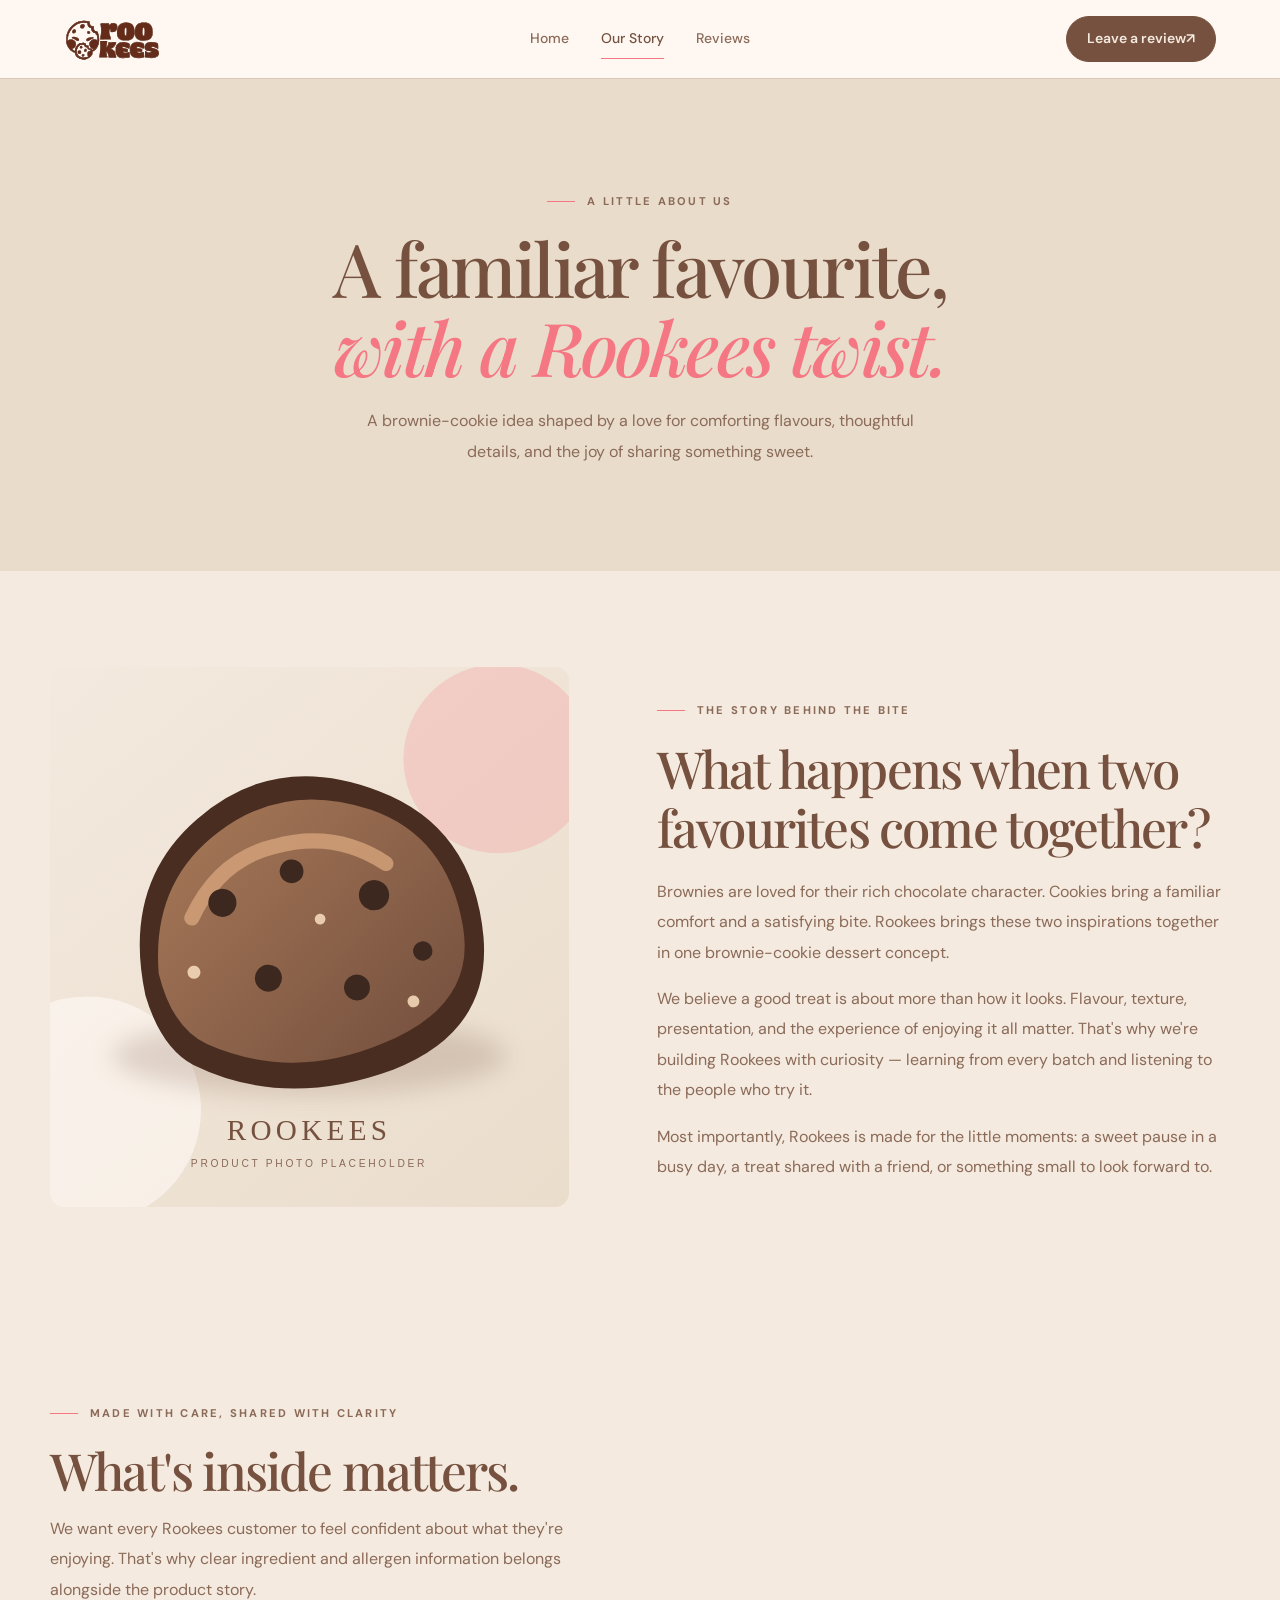
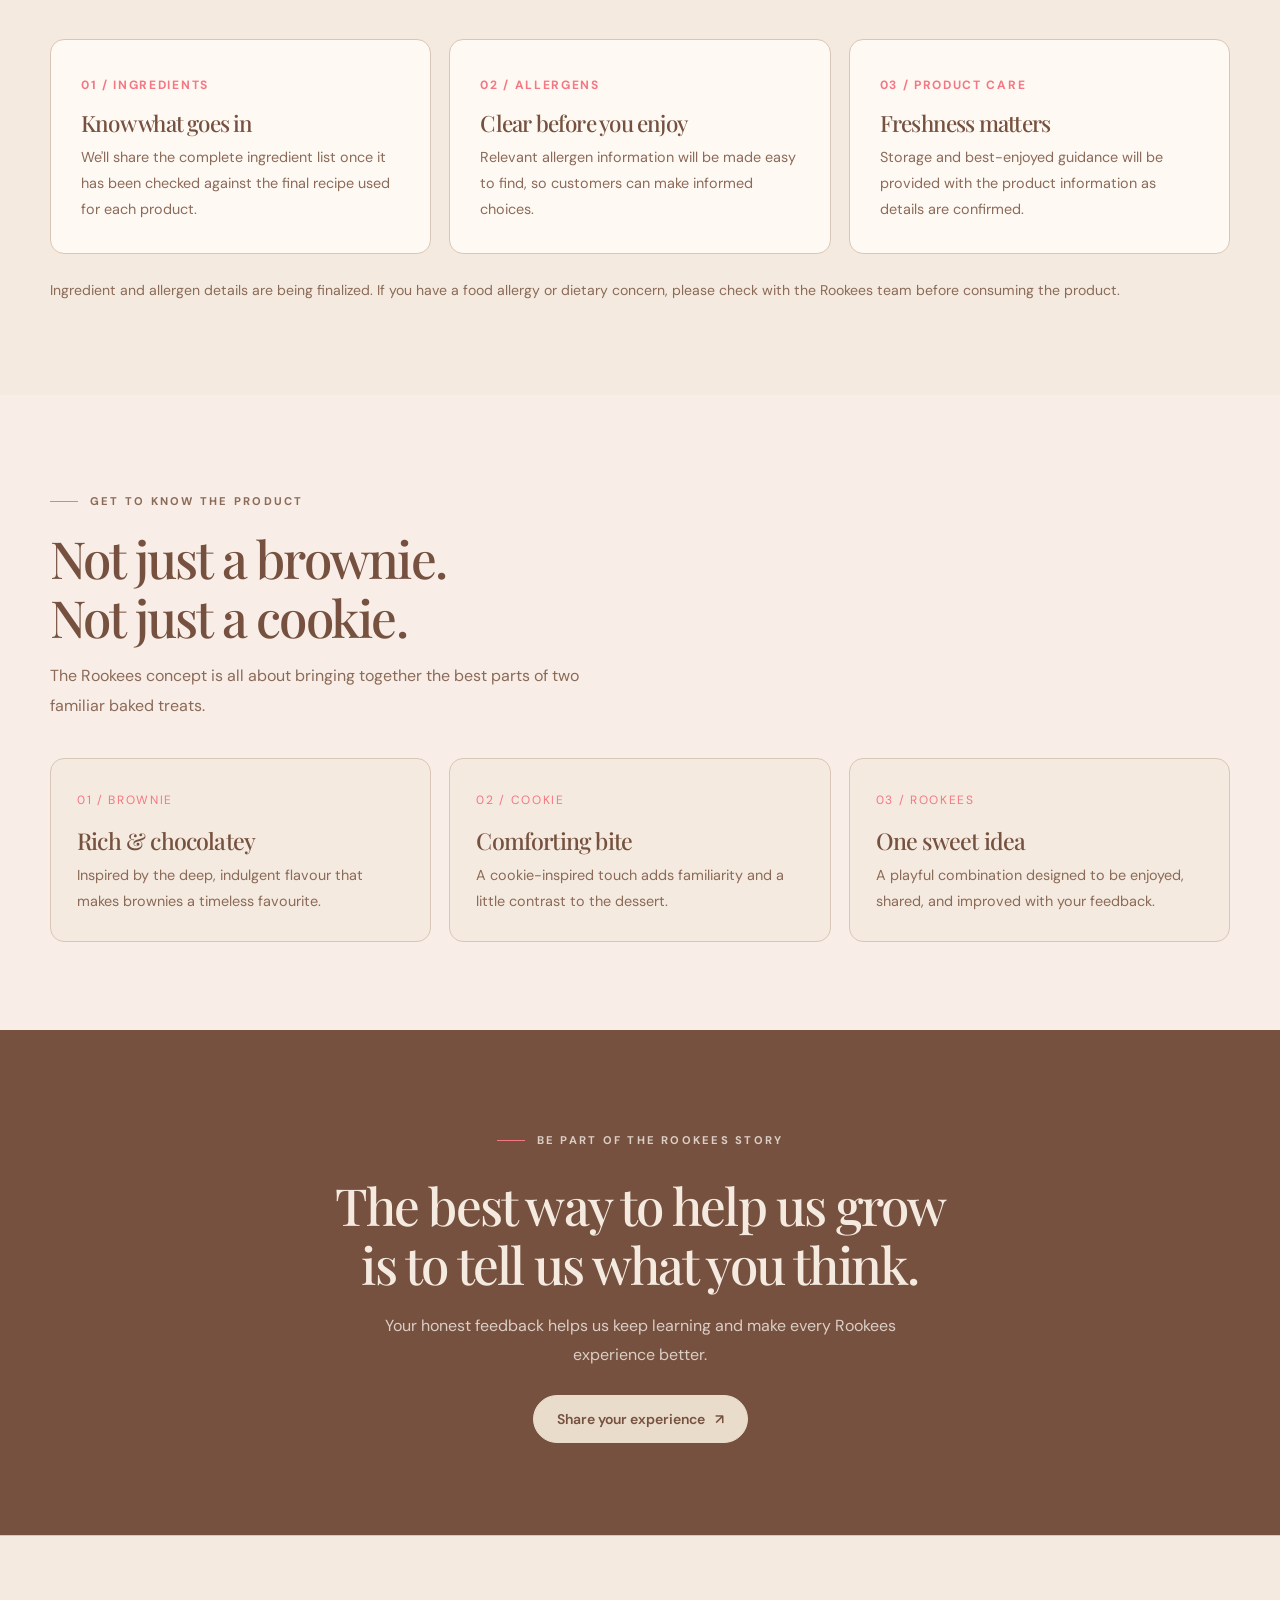
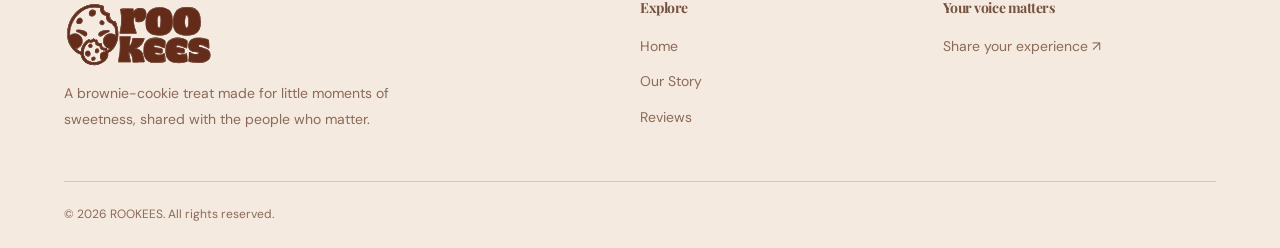
==== commit 55d0ee42: "content: add ingredient transparency section to Our Story" ====
--- a/about.html
+++ b/about.html
@@ -30,7 +30,7 @@
       <section class="brand-story">
         <div class="brand-container brand-story__grid">
           <div>
-            <img class="brand-story__image" src="./assets/images/rookees-product.jpeg" alt="Rookees brownie-cookie dessert" width="900" height="1000" fetchpriority="high" />
+            <img class="brand-story__image" src="./assets/images/rookees-product-placeholder.svg" alt="Illustrated temporary Rookees brownie-cookie product visual" width="900" height="1000" fetchpriority="high" />
           </div>
           <div>
             <p class="brand-eyebrow">The story behind the bite</p>
@@ -39,6 +39,33 @@
             <p>We believe a good treat is about more than how it looks. Flavour, texture, presentation, and the experience of enjoying it all matter. That's why we're building Rookees with curiosity — learning from every batch and listening to the people who try it.</p>
             <p>Most importantly, Rookees is made for the little moments: a sweet pause in a busy day, a treat shared with a friend, or something small to look forward to.</p>
           </div>
+        </div>
+      </section>
+      <section class="brand-ingredients" aria-labelledby="ingredients-title">
+        <div class="brand-container">
+          <div class="brand-ingredients__heading">
+            <p class="brand-eyebrow">Made with care, shared with clarity</p>
+            <h2 id="ingredients-title">What's inside matters.</h2>
+            <p class="brand-copy">We want every Rookees customer to feel confident about what they're enjoying. That's why clear ingredient and allergen information belongs alongside the product story.</p>
+          </div>
+          <div class="brand-ingredients__grid">
+            <article class="brand-ingredient-note">
+              <span>01 / INGREDIENTS</span>
+              <h3>Know what goes in</h3>
+              <p>We'll share the complete ingredient list once it has been checked against the final recipe used for each product.</p>
+            </article>
+            <article class="brand-ingredient-note">
+              <span>02 / ALLERGENS</span>
+              <h3>Clear before you enjoy</h3>
+              <p>Relevant allergen information will be made easy to find, so customers can make informed choices.</p>
+            </article>
+            <article class="brand-ingredient-note">
+              <span>03 / PRODUCT CARE</span>
+              <h3>Freshness matters</h3>
+              <p>Storage and best-enjoyed guidance will be provided with the product information as details are confirmed.</p>
+            </article>
+          </div>
+          <p class="brand-ingredients__note">Ingredient and allergen details are being finalized. If you have a food allergy or dietary concern, please check with the Rookees team before consuming the product.</p>
         </div>
       </section>
       <section class="brand-product-notes" aria-labelledby="product-notes-title">
--- a/css/brand-revamp.css
+++ b/css/brand-revamp.css
@@ -1,16 +1,16 @@
 /* Rookees brand refresh — classy, warm, baker-inspired */
 :root {
-  --color-cream: #F3E7D9;
-  --color-surface: #FFF9F4;
-  --color-cocoa: #3D281F;
-  --color-brown: #765341;
-  --color-gold: #C69A68;
-  --color-strawberry: #D98C91;
-  --color-border: #E6D6C8;
-  --color-white: #FFFCF8;
+  --color-cream: #E9DCCB;
+  --color-surface: #F4EADF;
+  --color-cocoa: #76513F;
+  --color-brown: #8B6A58;
+  --color-gold: #F47783;
+  --color-strawberry: #F47783;
+  --color-border: #D9C6B6;
+  --color-white: #FFF9F4;
   --font-display: "Playfair Display", Georgia, serif;
   --font-body: "DM Sans", Arial, sans-serif;
-  --shadow-soft: 0 18px 48px rgb(61 40 31 / 9%);
+  --shadow-soft: 0 18px 48px rgb(118 81 63 / 10%);
 }
 body { background: var(--color-surface); color: var(--color-cocoa); }
 h1,h2,h3,h4 { font-family: var(--font-display); font-weight: 500; letter-spacing: -.035em; }
@@ -28,11 +28,11 @@
 .btn--primary:hover { border-color: var(--color-strawberry); background: var(--color-strawberry); color: var(--color-cocoa); }
 .btn--secondary { border-color: var(--color-brown); color: var(--color-cocoa); }
 .btn--secondary:hover { background: var(--color-cream); border-color: var(--color-strawberry); }
-#site-footer { background: var(--color-cocoa); border: 0; color: var(--color-surface); }
-#site-footer h2,#site-footer a,#site-footer p { color: var(--color-surface); }
-#site-footer a:hover { color: #F0B8BA; }
-.site-footer__description { color: rgb(255 249 244 / 72%) !important; }
-.site-footer__bottom { border-top-color: rgb(255 249 244 / 18%); }
+#site-footer { background: var(--color-surface); border-top: 1px solid var(--color-border); color: var(--color-cocoa); }
+#site-footer h2,#site-footer a,#site-footer p { color: var(--color-cocoa); }
+#site-footer a:hover { color: var(--color-strawberry); }
+.site-footer__description { color: var(--color-brown) !important; }
+.site-footer__bottom { border-top-color: var(--color-border); }
 .brand-home,.brand-about,.brand-reviews { overflow: clip; }
 .brand-container { width: min(calc(100% - 48px), 1180px); margin-inline: auto; }
 .brand-eyebrow { display: inline-flex; align-items: center; gap: 12px; margin: 0 0 18px; color: var(--color-brown); font-size: .7rem; font-weight: 700; letter-spacing: .2em; text-transform: uppercase; }
@@ -46,12 +46,12 @@
 .brand-home-hero__content .brand-copy { margin: 24px 0 30px; }
 .brand-home-hero__actions { display: flex; flex-wrap: wrap; gap: 12px; }
 .brand-home-hero__visual { position: relative; }
-.brand-home-hero__image { width: 100%; aspect-ratio: 4 / 4.5; object-fit: cover; border-radius: 48% 48% 14px 14px; box-shadow: var(--shadow-soft); }
+.brand-home-hero__image { width: 100%; height: clamp(360px, 45vw, 580px); aspect-ratio: 4 / 4.5; object-fit: cover; border-radius: 48% 48% 14px 14px; box-shadow: var(--shadow-soft); }
 .brand-home-hero__stamp { position: absolute; right: -18px; bottom: 28px; display: grid; width: 112px; height: 112px; place-content: center; border: 1px solid rgb(255 249 244 / 70%); border-radius: 50%; background: var(--color-strawberry); color: var(--color-cocoa); font-family: var(--font-display); font-size: 1rem; line-height: 1.2; text-align: center; transform: rotate(8deg); }
 .brand-intro { padding: clamp(64px, 8vw, 104px) 0; }
 .brand-intro__grid { display: grid; grid-template-columns: .8fr 1.2fr; align-items: start; gap: clamp(32px, 8vw, 112px); }
 .brand-intro__title { margin: 0 0 20px; font-size: clamp(2rem, 4vw, 3.5rem); line-height: 1.15; }
-.brand-intro__image { width: 100%; aspect-ratio: 5 / 4; object-fit: cover; border-radius: 14px; }
+.brand-intro__image { width: 100%; height: clamp(260px, 35vw, 430px); aspect-ratio: 5 / 4; object-fit: cover; border-radius: 14px; }
 .brand-intro__note { display: flex; align-items: center; gap: 14px; margin-top: 18px; color: var(--color-brown); font-size: .85rem; }
 .brand-intro__note::before { width: 38px; height: 1px; background: var(--color-strawberry); content: ""; }
 .brand-values { padding: clamp(54px, 7vw, 82px) 0; background: var(--color-cocoa); color: var(--color-surface); }
@@ -71,7 +71,7 @@
 .brand-page-hero .brand-heading { max-width: 850px; margin-inline: auto; }
 .brand-story { padding: clamp(64px, 8vw, 96px) 0; }
 .brand-story__grid { display: grid; grid-template-columns: .95fr 1.05fr; align-items: center; gap: clamp(34px, 7vw, 88px); }
-.brand-story__image { width: 100%; aspect-ratio: 4 / 4.4; object-fit: cover; border-radius: 14px; }
+.brand-story__image { width: 100%; height: clamp(320px, 44vw, 540px); aspect-ratio: 4 / 4.4; object-fit: cover; border-radius: 14px; }
 .brand-story h2 { margin: 0 0 20px; font-size: clamp(2rem, 4vw, 3.5rem); }
 .brand-story p { color: var(--color-brown); line-height: 1.9; }
 .brand-product-notes { padding: clamp(60px, 8vw, 88px) 0; background: #F8EEE7; }
@@ -108,7 +108,7 @@
   .brand-container { width: min(calc(100% - 36px), 1180px); }
   .brand-home-hero__grid,.brand-intro__grid,.brand-story__grid,.brand-review-layout { grid-template-columns: 1fr; }
   .brand-home-hero__visual { width: min(100%, 520px); margin-inline: auto; }
-  .brand-home-hero__image { aspect-ratio: 5 / 4; border-radius: 16px; }
+  .brand-home-hero__image { height: clamp(280px, 72vw, 430px); aspect-ratio: 5 / 4; border-radius: 16px; }
   .brand-home-hero__stamp { right: -8px; width: 88px; height: 88px; font-size: .85rem; }
   .brand-intro__grid { gap: 28px; }
   .brand-values__grid,.brand-product-notes__grid { grid-template-columns: 1fr; gap: 24px; }
@@ -128,3 +128,75 @@
   html { scroll-behavior: auto; }
   *,*::before,*::after { animation-duration: .01ms !important; transition-duration: .01ms !important; }
 }
+
+
+/* Soft-sand / mocha / watermelon refinements */
+#site-footer {
+  padding-top: clamp(44px, 6vw, 64px);
+}
+#site-footer .site-footer__logo {
+  max-width: 148px;
+  height: auto;
+}
+#site-footer .site-footer__heading {
+  color: var(--color-cocoa);
+}
+#site-footer .site-footer__links a,
+#site-footer .site-footer__contact a,
+#site-footer .site-footer__bottom p {
+  color: var(--color-brown);
+}
+#site-footer .site-footer__links a:hover,
+#site-footer .site-footer__contact a:hover {
+  color: var(--color-strawberry);
+}
+
+/* Ingredient transparency section */
+.brand-ingredients {
+  padding: clamp(60px, 8vw, 92px) 0;
+  background: var(--color-surface);
+}
+.brand-ingredients__heading {
+  max-width: 720px;
+  margin-bottom: 34px;
+}
+.brand-ingredients__heading h2 {
+  margin: 0 0 14px;
+  font-size: clamp(2rem, 4vw, 3.4rem);
+}
+.brand-ingredients__grid {
+  display: grid;
+  grid-template-columns: repeat(3, minmax(0, 1fr));
+  gap: 18px;
+}
+.brand-ingredient-note {
+  padding: clamp(22px, 3vw, 30px);
+  border: 1px solid var(--color-border);
+  border-radius: 14px;
+  background: var(--color-white);
+}
+.brand-ingredient-note span {
+  color: var(--color-strawberry);
+  font-size: .75rem;
+  font-weight: 700;
+  letter-spacing: .14em;
+}
+.brand-ingredient-note h3 {
+  margin: 14px 0 8px;
+  font-size: 1.4rem;
+}
+.brand-ingredient-note p {
+  margin: 0;
+  color: var(--color-brown);
+  font-size: .9rem;
+  line-height: 1.8;
+}
+.brand-ingredients__note {
+  margin-top: 24px;
+  color: var(--color-brown);
+  font-size: .88rem;
+  line-height: 1.8;
+}
+@media (max-width: 760px) {
+  .brand-ingredients__grid { grid-template-columns: 1fr; }
+}
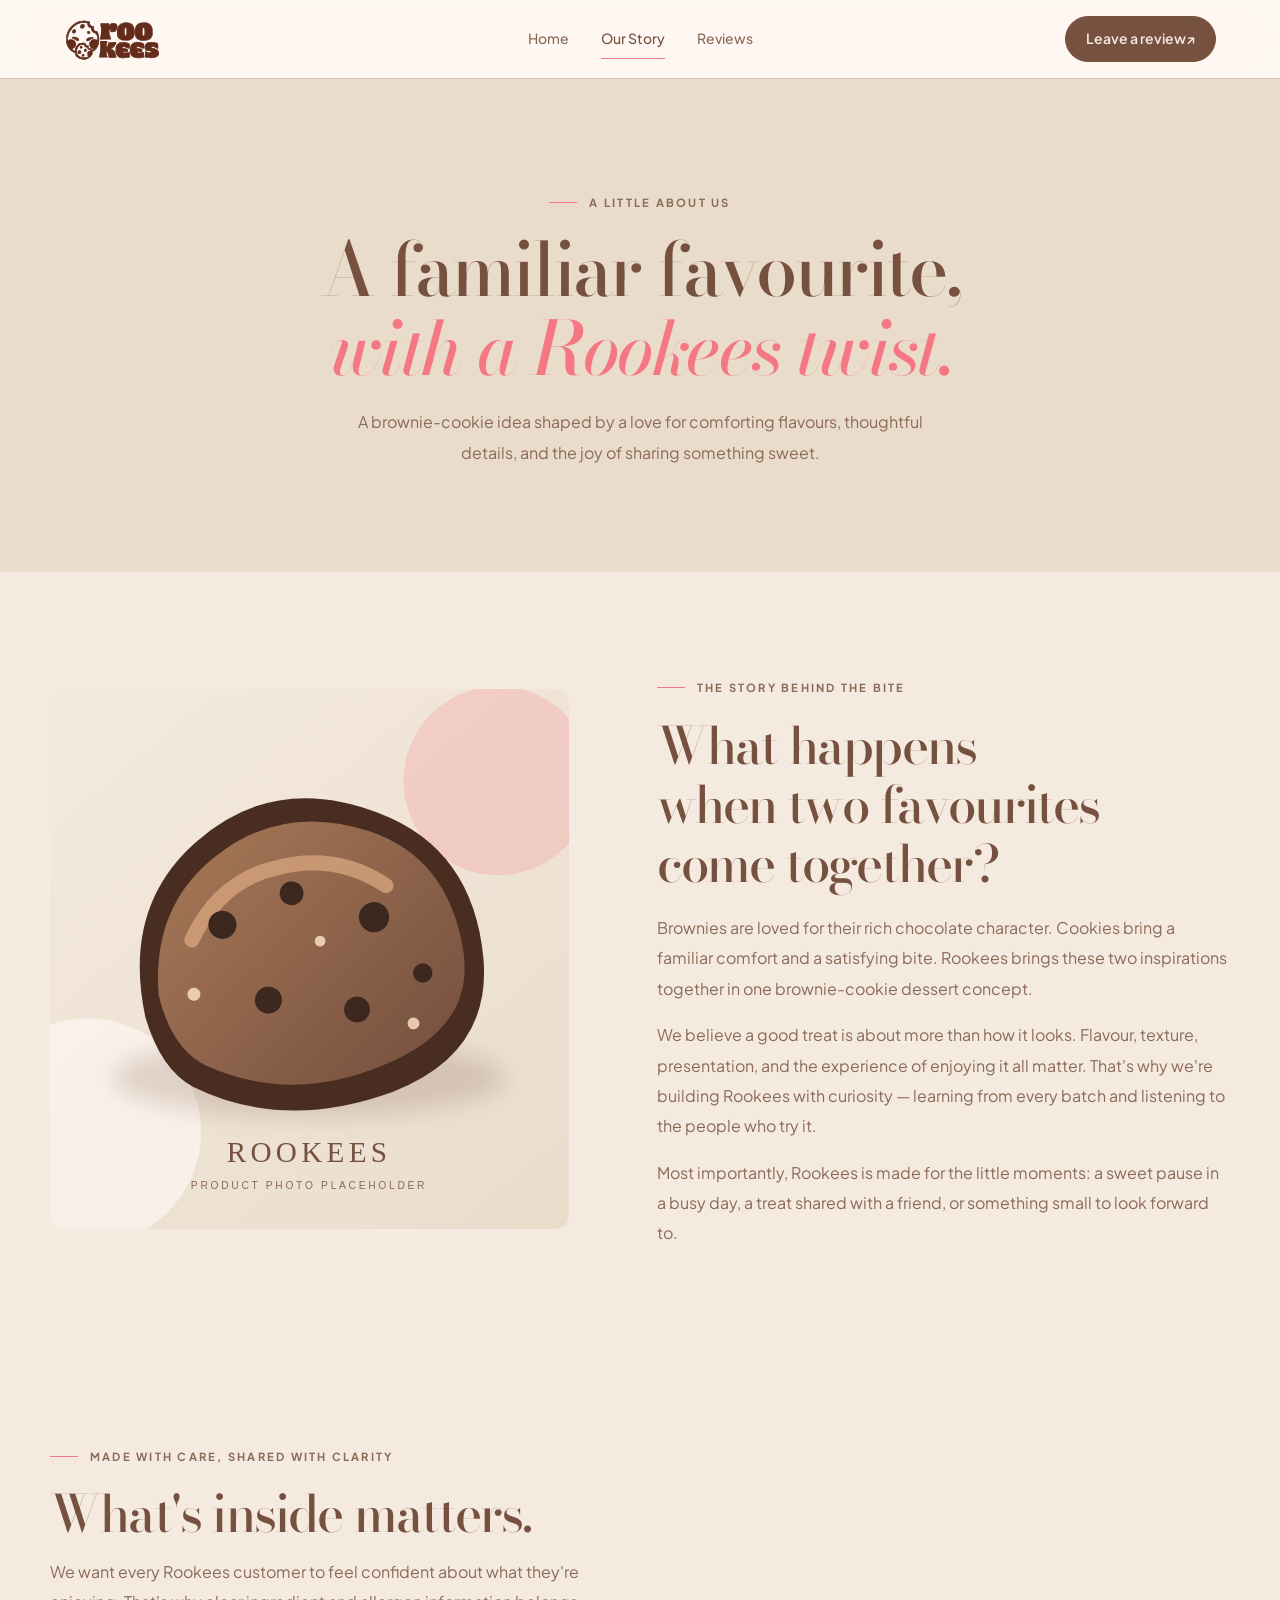
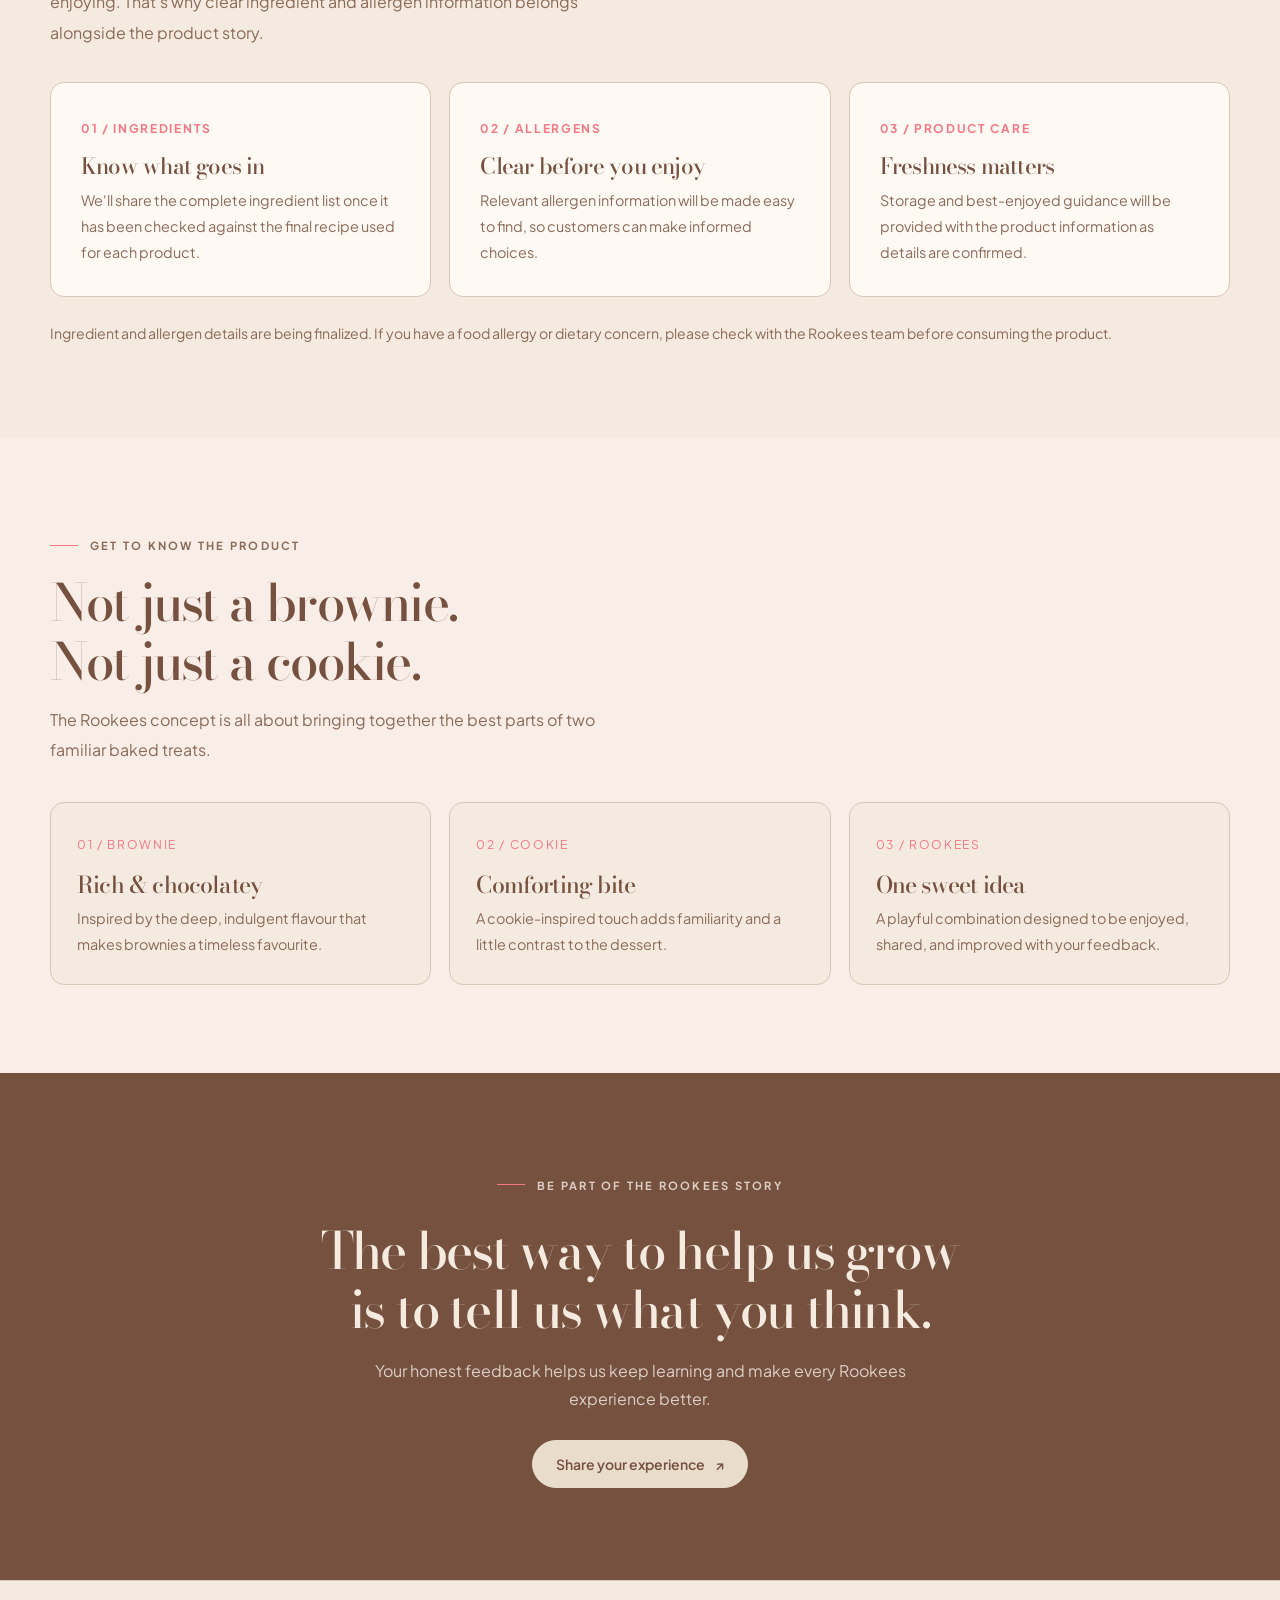
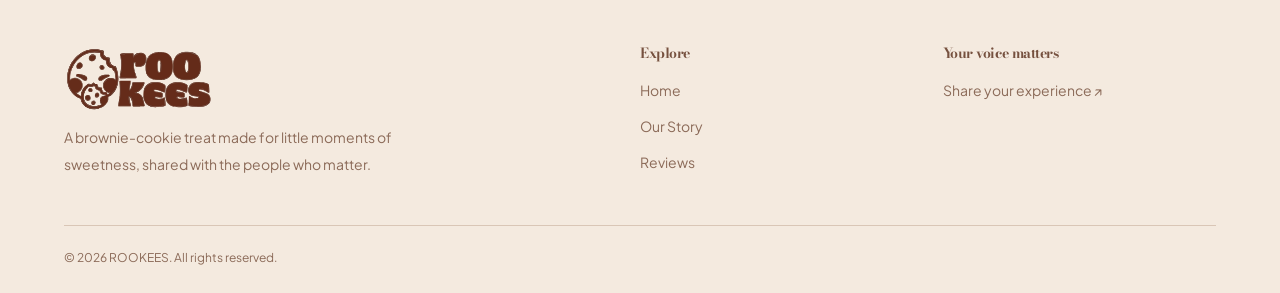
==== commit b4979a57: "style: load soft sand typography on about.html" ====
--- a/about.html
+++ b/about.html
@@ -8,7 +8,7 @@
     <title>Our Story & Product | Rookees</title>
     <link rel="preconnect" href="https://fonts.googleapis.com" />
     <link rel="preconnect" href="https://fonts.gstatic.com" crossorigin />
-    <link href="https://fonts.googleapis.com/css2?family=DM+Sans:wght@400;500;600;700&family=Playfair+Display:ital,wght@0,500;0,600;1,500;1,600&display=swap" rel="stylesheet" />
+    <link href="https://fonts.googleapis.com/css2?family=Bodoni+Moda:wght@500;600;700&family=Plus+Jakarta+Sans:wght@400;500;600;700&display=swap" rel="stylesheet" />
     <link rel="stylesheet" href="./css/style.css" />
     <link rel="stylesheet" href="./css/about.css" />
     <link rel="stylesheet" href="./css/brand-revamp.css" />
--- a/css/brand-revamp.css
+++ b/css/brand-revamp.css
@@ -8,8 +8,9 @@
   --color-strawberry: #F47783;
   --color-border: #D9C6B6;
   --color-white: #FFF9F4;
-  --font-display: "Playfair Display", Georgia, serif;
-  --font-body: "DM Sans", Arial, sans-serif;
+  --color-black: #2E211B;
+  --font-display: "Bodoni Moda", Georgia, serif;
+  --font-body: "Plus Jakarta Sans", Arial, sans-serif;
   --shadow-soft: 0 18px 48px rgb(118 81 63 / 10%);
 }
 body { background: var(--color-surface); color: var(--color-cocoa); }
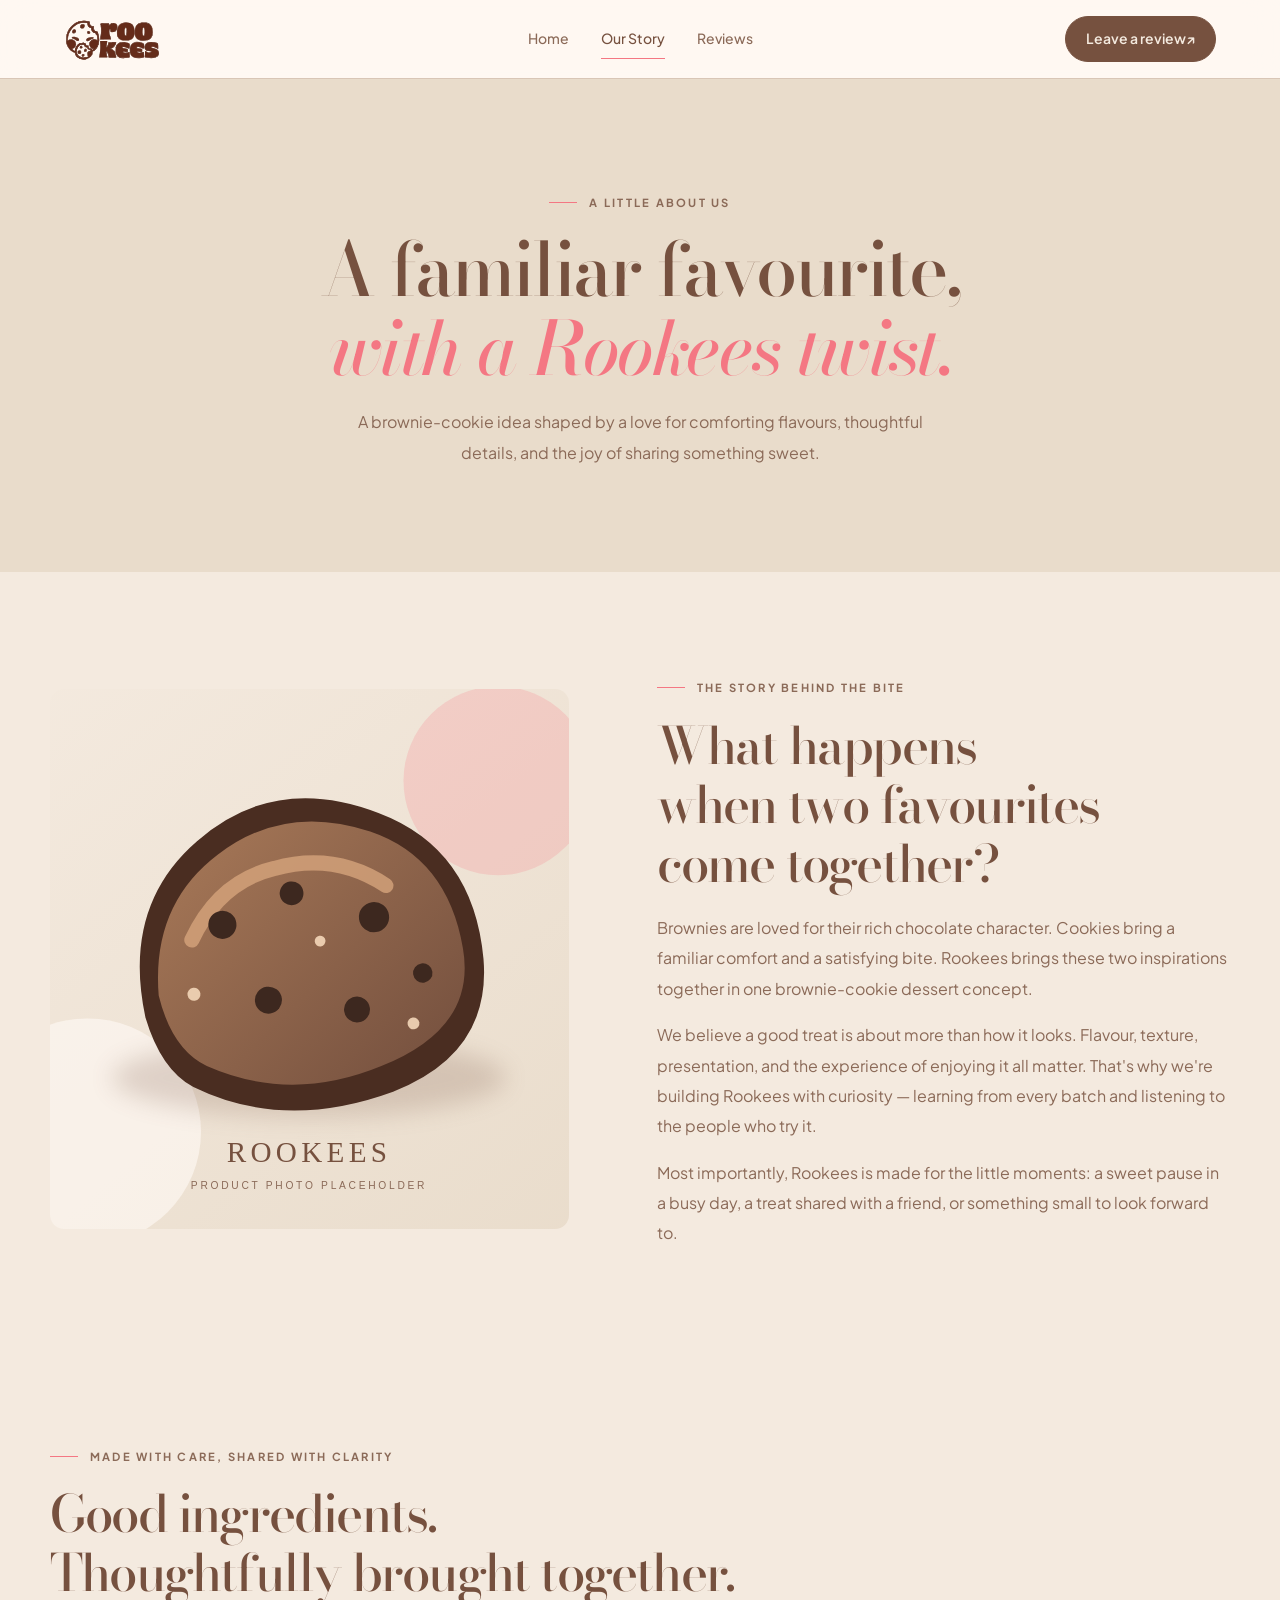
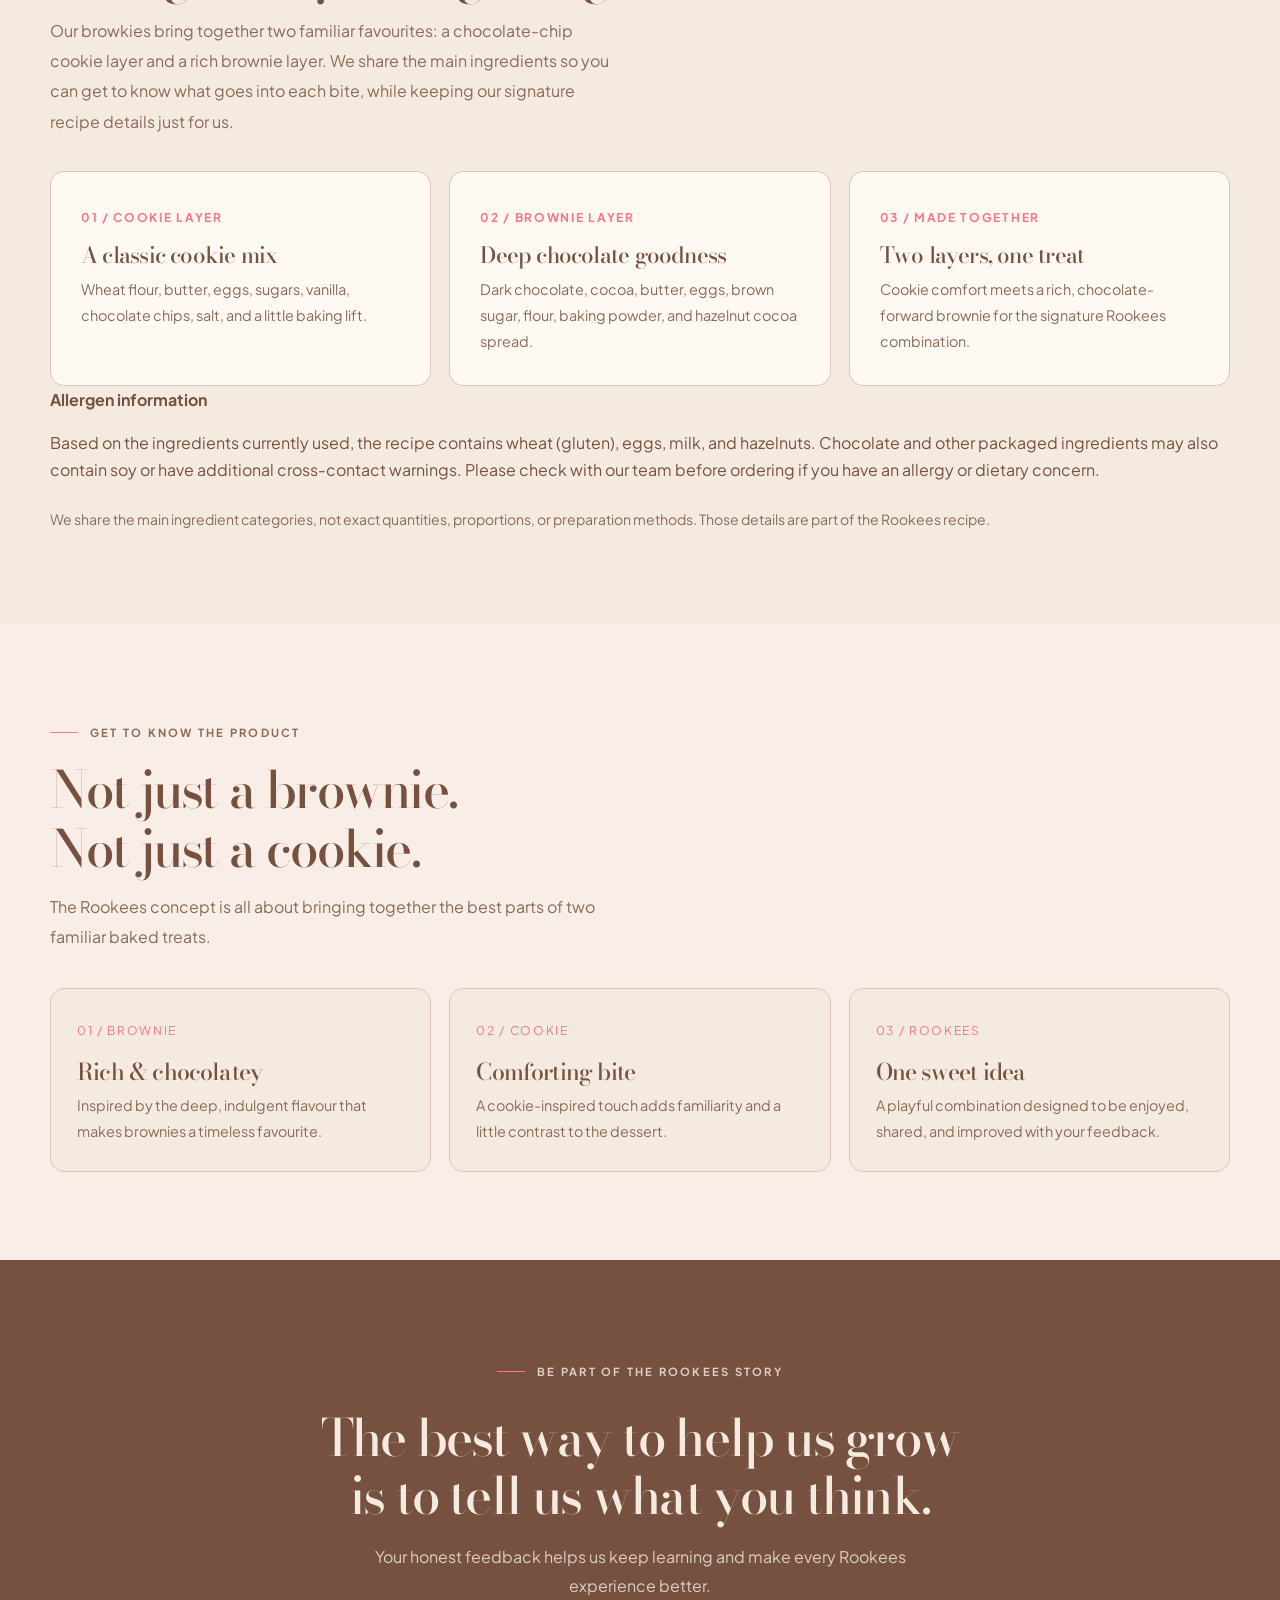
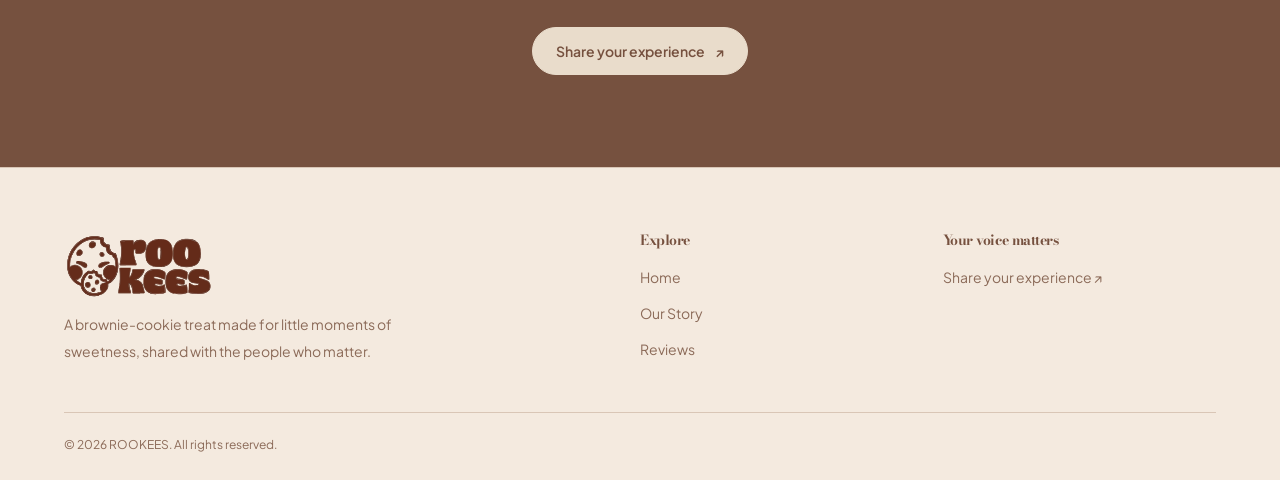
==== commit f581aa82: "content: publish ingredient overview while protecting signature recipe" ====
--- a/about.html
+++ b/about.html
@@ -45,27 +45,31 @@
         <div class="brand-container">
           <div class="brand-ingredients__heading">
             <p class="brand-eyebrow">Made with care, shared with clarity</p>
-            <h2 id="ingredients-title">What's inside matters.</h2>
-            <p class="brand-copy">We want every Rookees customer to feel confident about what they're enjoying. That's why clear ingredient and allergen information belongs alongside the product story.</p>
+            <h2 id="ingredients-title">Good ingredients. Thoughtfully brought together.</h2>
+            <p class="brand-copy">Our browkies bring together two familiar favourites: a chocolate-chip cookie layer and a rich brownie layer. We share the main ingredients so you can get to know what goes into each bite, while keeping our signature recipe details just for us.</p>
           </div>
           <div class="brand-ingredients__grid">
             <article class="brand-ingredient-note">
-              <span>01 / INGREDIENTS</span>
-              <h3>Know what goes in</h3>
-              <p>We'll share the complete ingredient list once it has been checked against the final recipe used for each product.</p>
+              <span>01 / COOKIE LAYER</span>
+              <h3>A classic cookie mix</h3>
+              <p>Wheat flour, butter, eggs, sugars, vanilla, chocolate chips, salt, and a little baking lift.</p>
             </article>
             <article class="brand-ingredient-note">
-              <span>02 / ALLERGENS</span>
-              <h3>Clear before you enjoy</h3>
-              <p>Relevant allergen information will be made easy to find, so customers can make informed choices.</p>
+              <span>02 / BROWNIE LAYER</span>
+              <h3>Deep chocolate goodness</h3>
+              <p>Dark chocolate, cocoa, butter, eggs, brown sugar, flour, baking powder, and hazelnut cocoa spread.</p>
             </article>
             <article class="brand-ingredient-note">
-              <span>03 / PRODUCT CARE</span>
-              <h3>Freshness matters</h3>
-              <p>Storage and best-enjoyed guidance will be provided with the product information as details are confirmed.</p>
+              <span>03 / MADE TOGETHER</span>
+              <h3>Two layers, one treat</h3>
+              <p>Cookie comfort meets a rich, chocolate-forward brownie for the signature Rookees combination.</p>
             </article>
           </div>
-          <p class="brand-ingredients__note">Ingredient and allergen details are being finalized. If you have a food allergy or dietary concern, please check with the Rookees team before consuming the product.</p>
+          <div class="brand-ingredients__allergens">
+            <p><strong>Allergen information</strong></p>
+            <p>Based on the ingredients currently used, the recipe contains wheat (gluten), eggs, milk, and hazelnuts. Chocolate and other packaged ingredients may also contain soy or have additional cross-contact warnings. Please check with our team before ordering if you have an allergy or dietary concern.</p>
+          </div>
+          <p class="brand-ingredients__note">We share the main ingredient categories, not exact quantities, proportions, or preparation methods. Those details are part of the Rookees recipe.</p>
         </div>
       </section>
       <section class="brand-product-notes" aria-labelledby="product-notes-title">
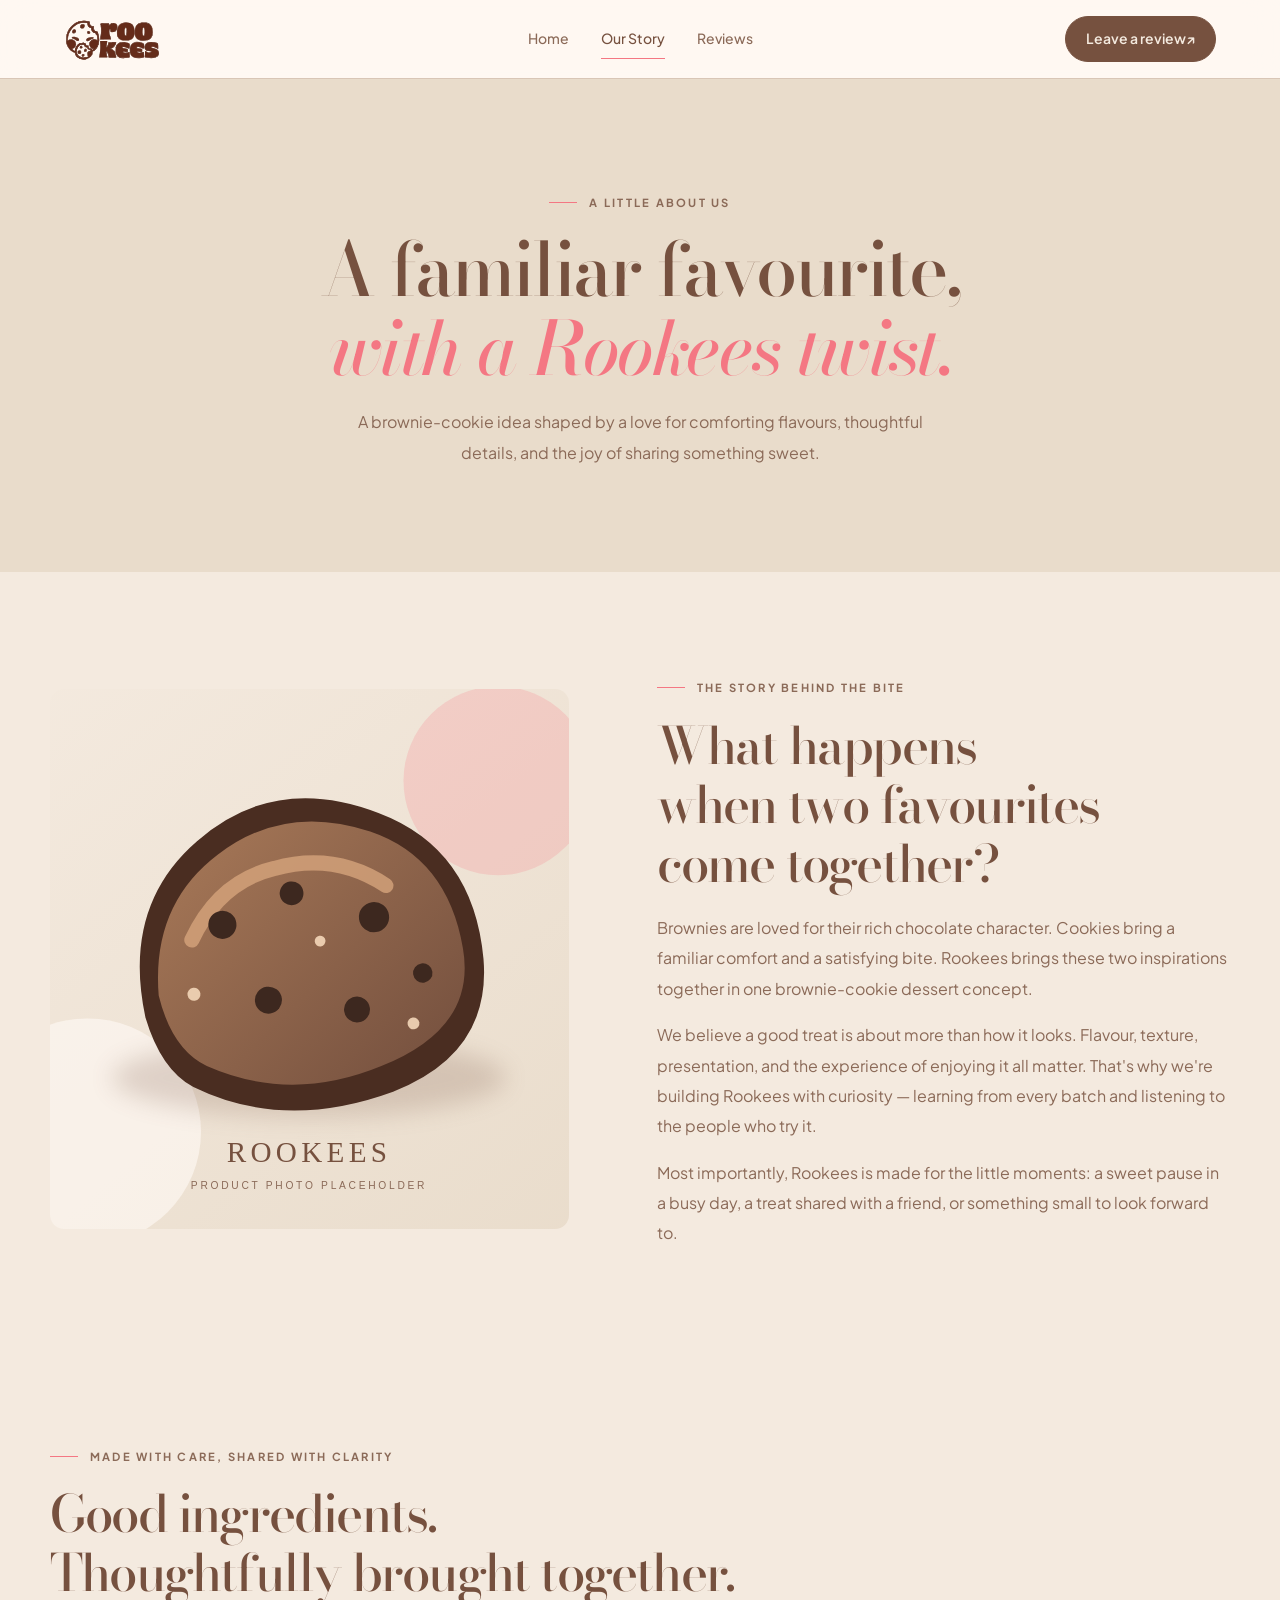
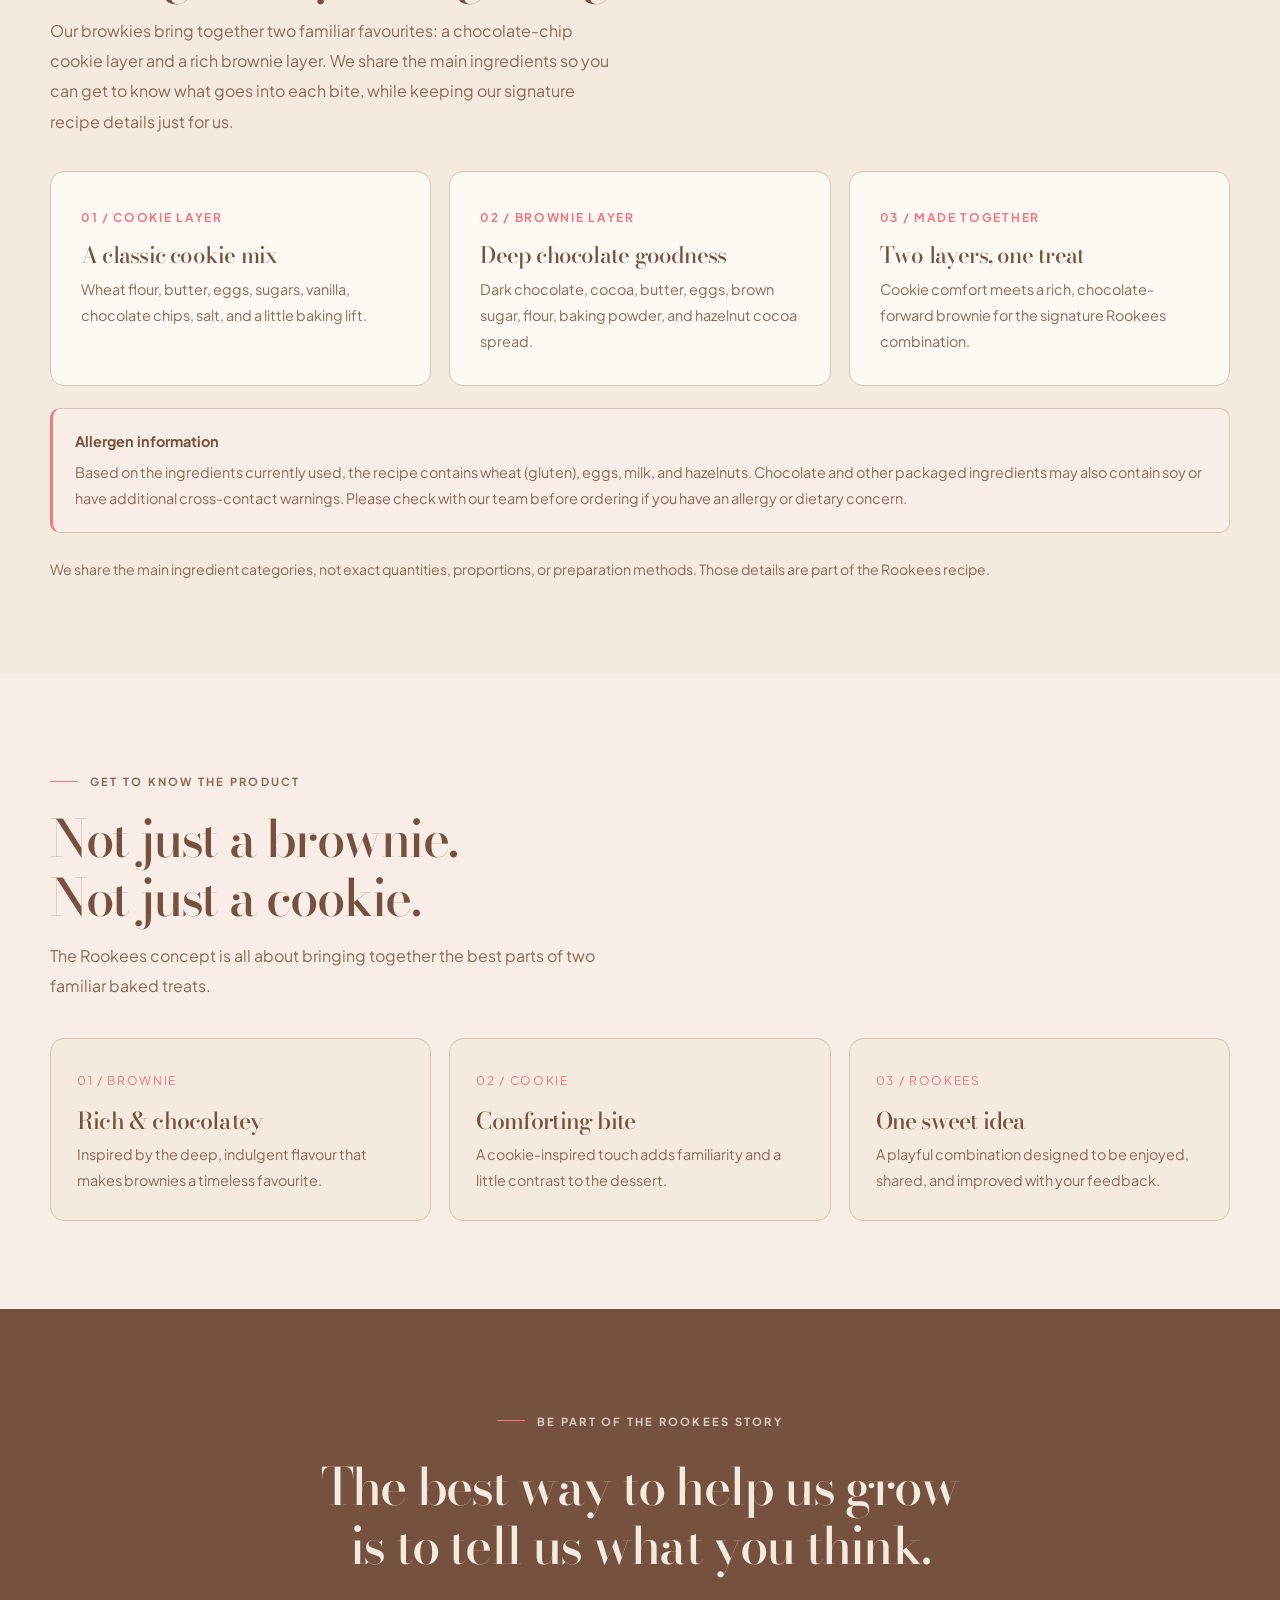
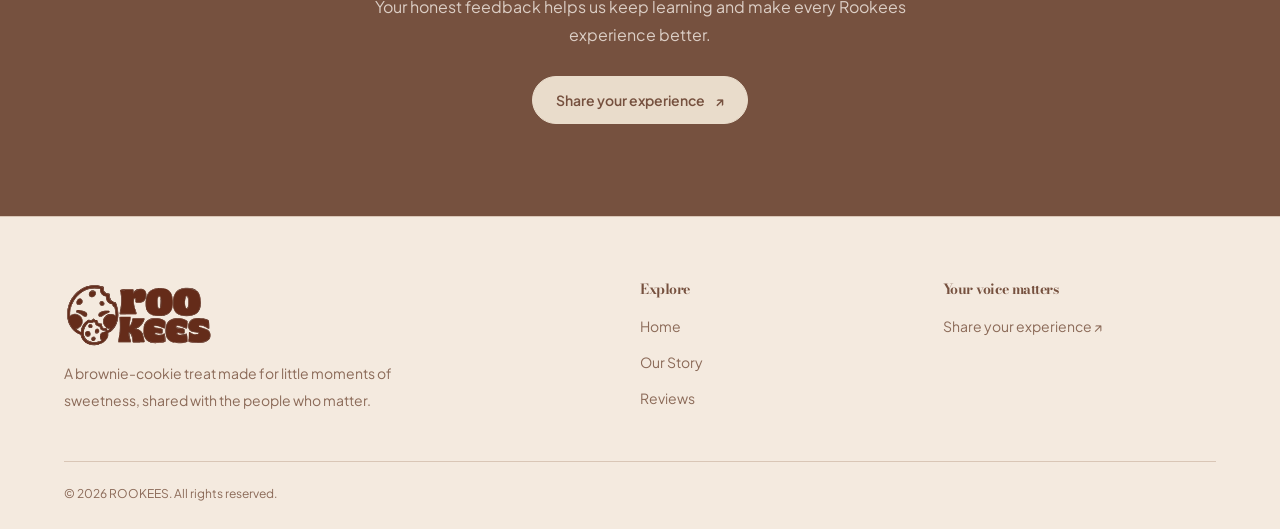
==== commit 5f3407b1: "Add Rookees favicon to page" ====
--- a/about.html
+++ b/about.html
@@ -5,6 +5,7 @@
     <meta name="viewport" content="width=device-width, initial-scale=1.0" />
     <meta name="description" content="Get to know Rookees: the idea behind our brownie-cookie dessert and the little details that shape the product." />
     <meta name="theme-color" content="#F3E7D9" />
+    <link rel="icon" type="image/svg+xml" href="./assets/images/rookees-favicon.svg" />
     <title>Our Story & Product | Rookees</title>
     <link rel="preconnect" href="https://fonts.googleapis.com" />
     <link rel="preconnect" href="https://fonts.gstatic.com" crossorigin />
--- a/css/brand-revamp.css
+++ b/css/brand-revamp.css
@@ -201,3 +201,21 @@
 @media (max-width: 760px) {
   .brand-ingredients__grid { grid-template-columns: 1fr; }
 }
+
+
+.brand-ingredients__allergens {
+  margin-top: 22px;
+  padding: 20px 22px;
+  border: 1px solid var(--color-border);
+  border-left: 3px solid var(--color-strawberry);
+  border-radius: 10px;
+  background: #F8EEE7;
+}
+.brand-ingredients__allergens p {
+  margin: 0;
+  color: var(--color-brown);
+  font-size: .9rem;
+  line-height: 1.8;
+}
+.brand-ingredients__allergens p + p { margin-top: 5px; }
+.brand-ingredients__allergens strong { color: var(--color-cocoa); }
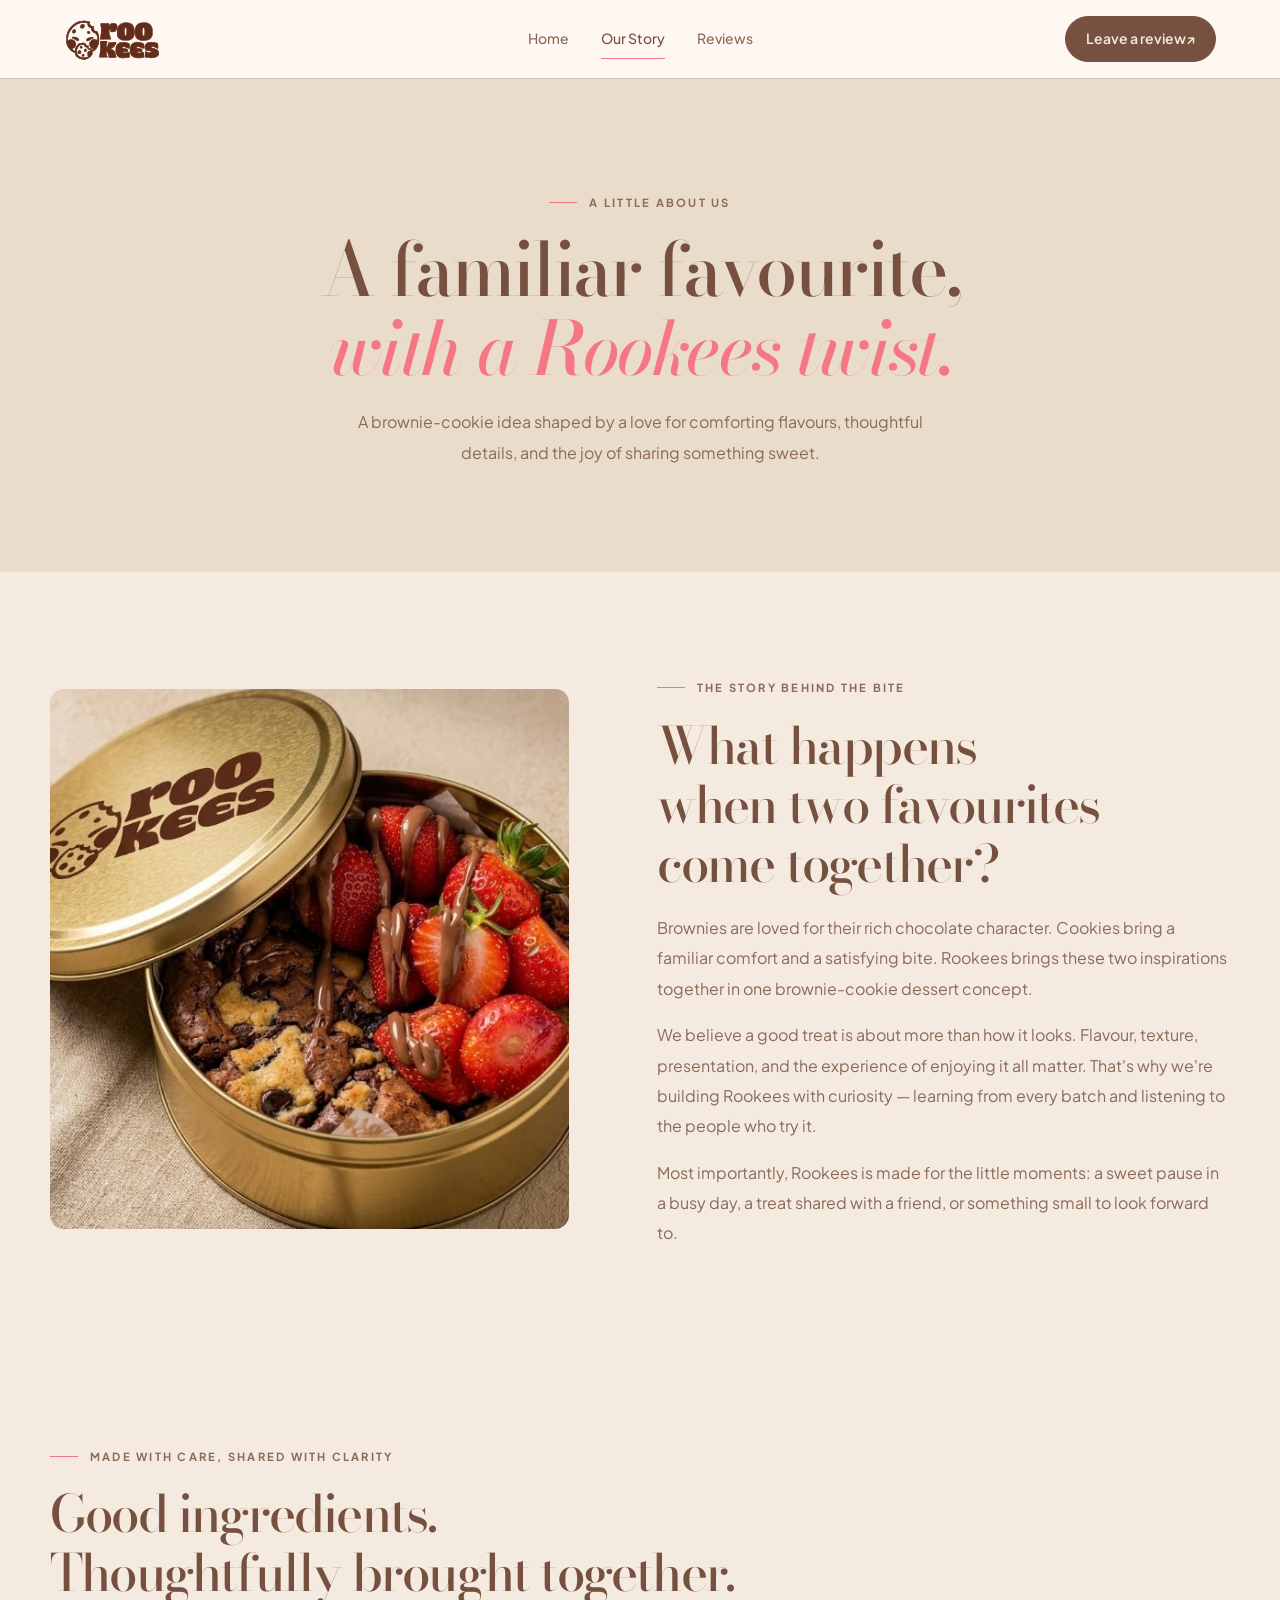
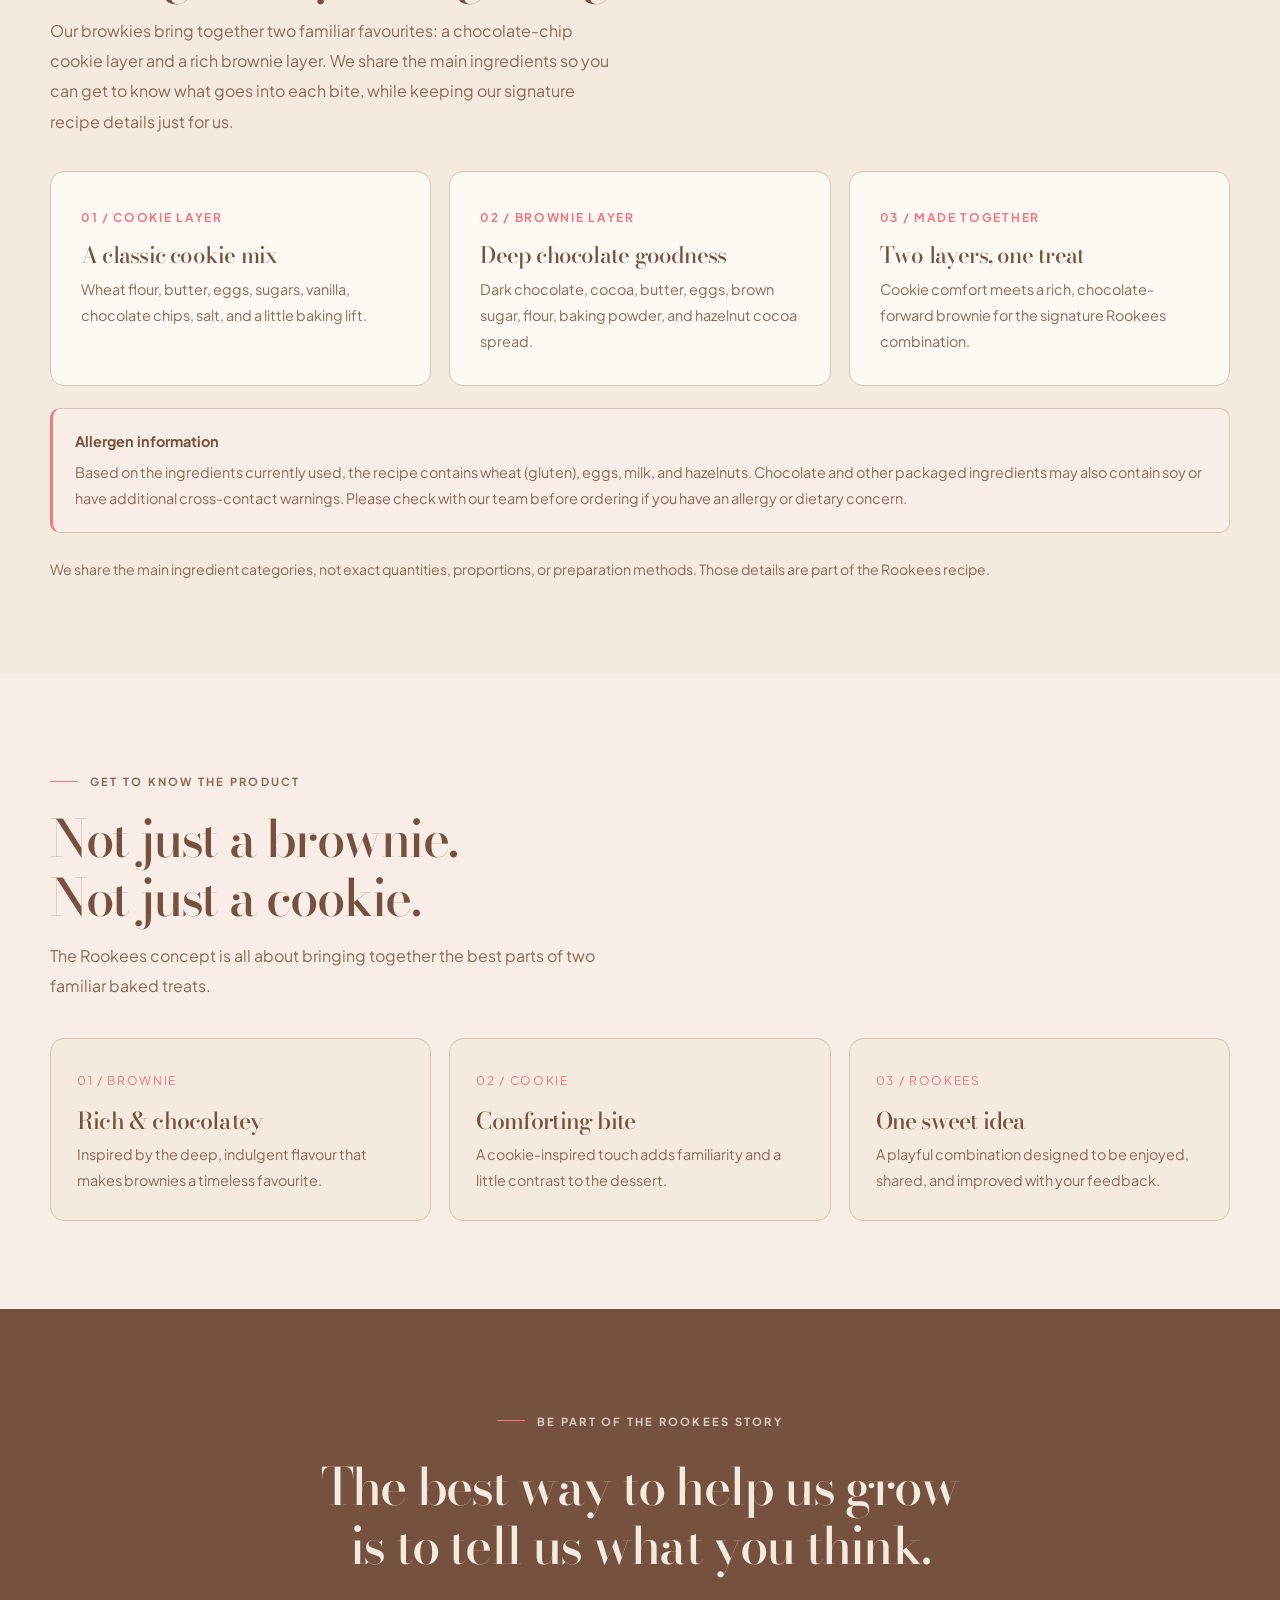
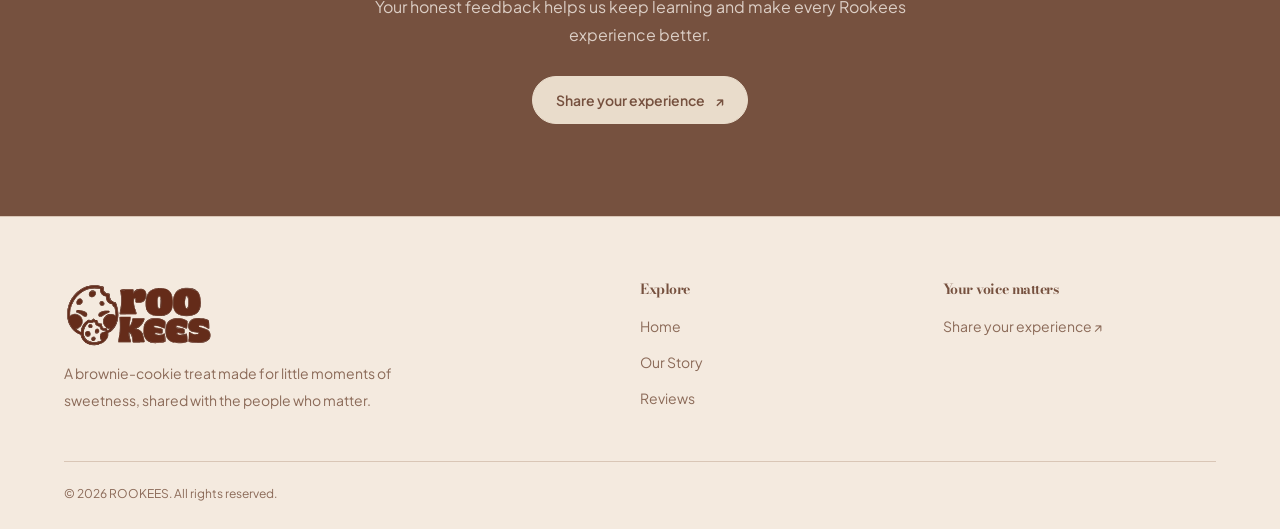
==== commit 2376ebf2: "chore: update Rookees Website" ====
--- a/about.html
+++ b/about.html
@@ -31,7 +31,7 @@
       <section class="brand-story">
         <div class="brand-container brand-story__grid">
           <div>
-            <img class="brand-story__image" src="./assets/images/rookees-product-placeholder.svg" alt="Illustrated temporary Rookees brownie-cookie product visual" width="900" height="1000" fetchpriority="high" />
+            <img class="brand-story__image" src="./assets/images/rookees-product-closeup.jpeg" alt="Illustrated temporary Rookees brownie-cookie product visual" width="900" height="1000" fetchpriority="high" />
           </div>
           <div>
             <p class="brand-eyebrow">The story behind the bite</p>
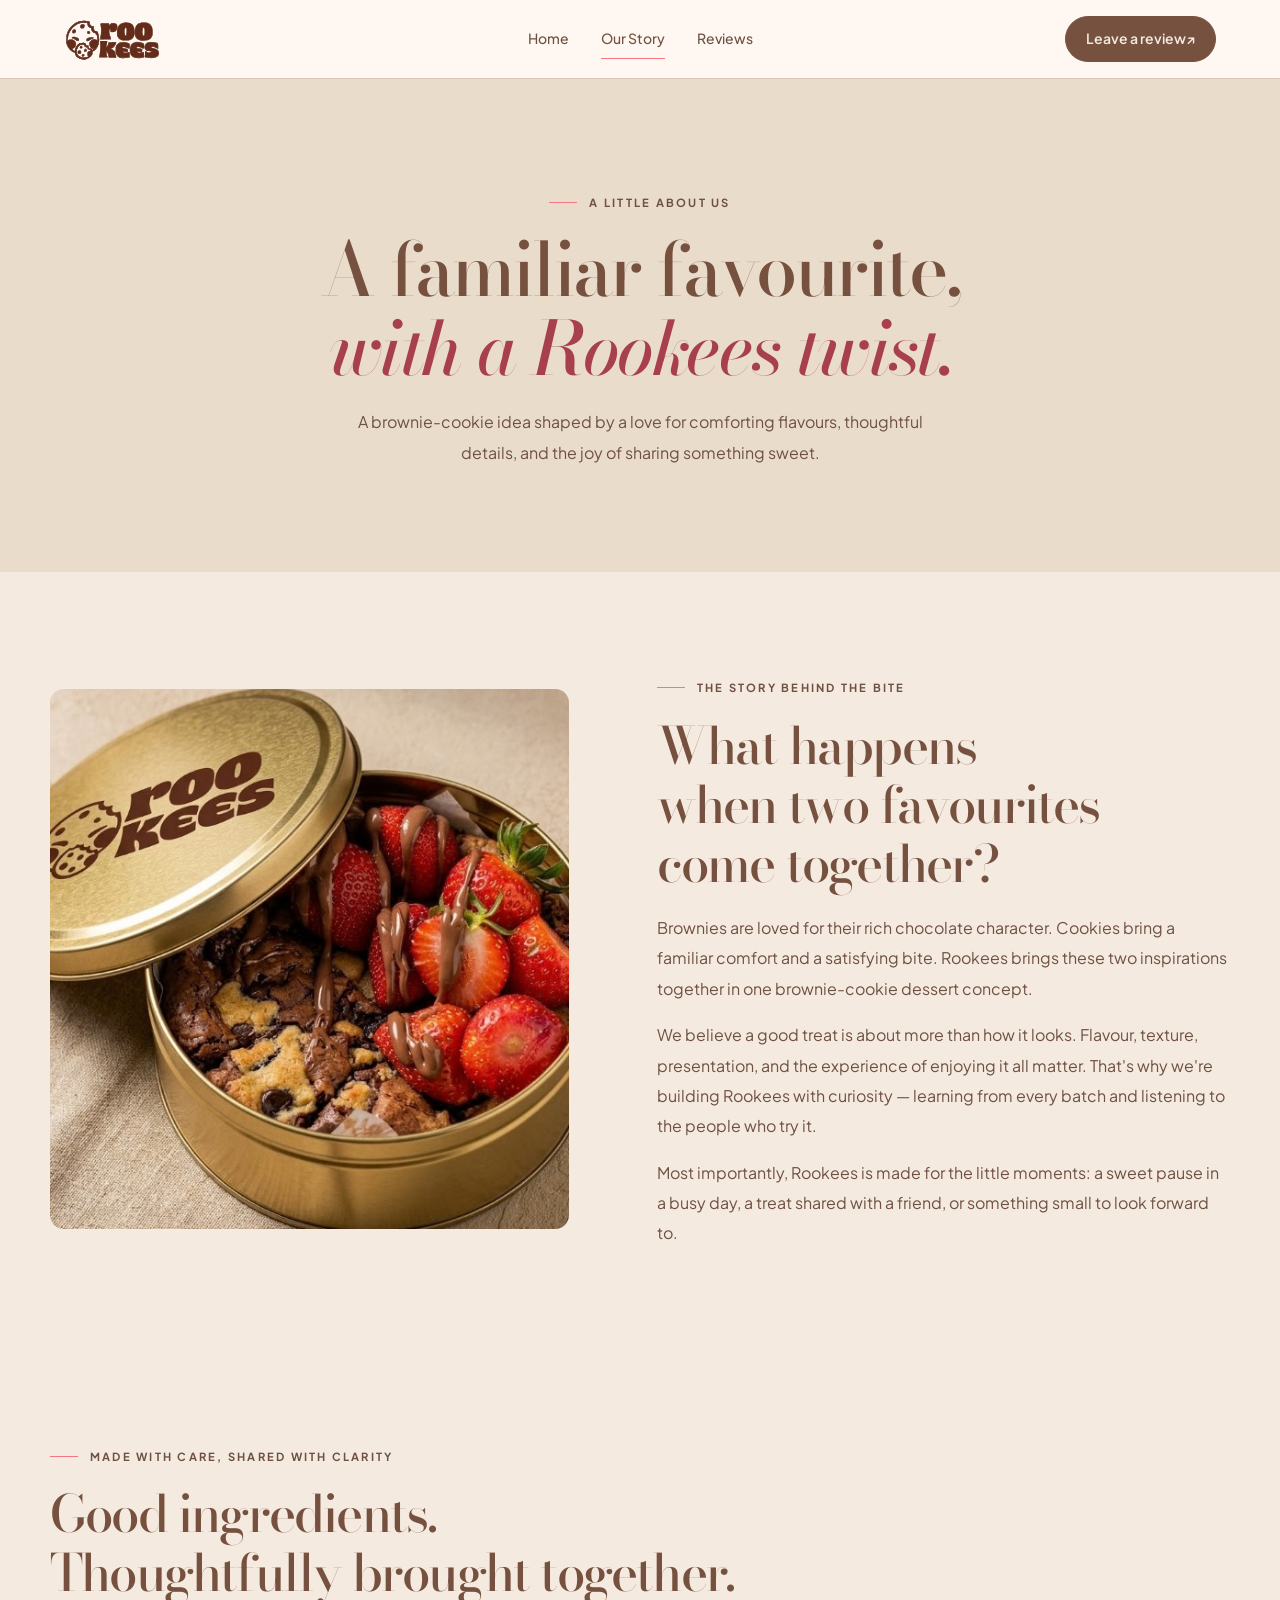
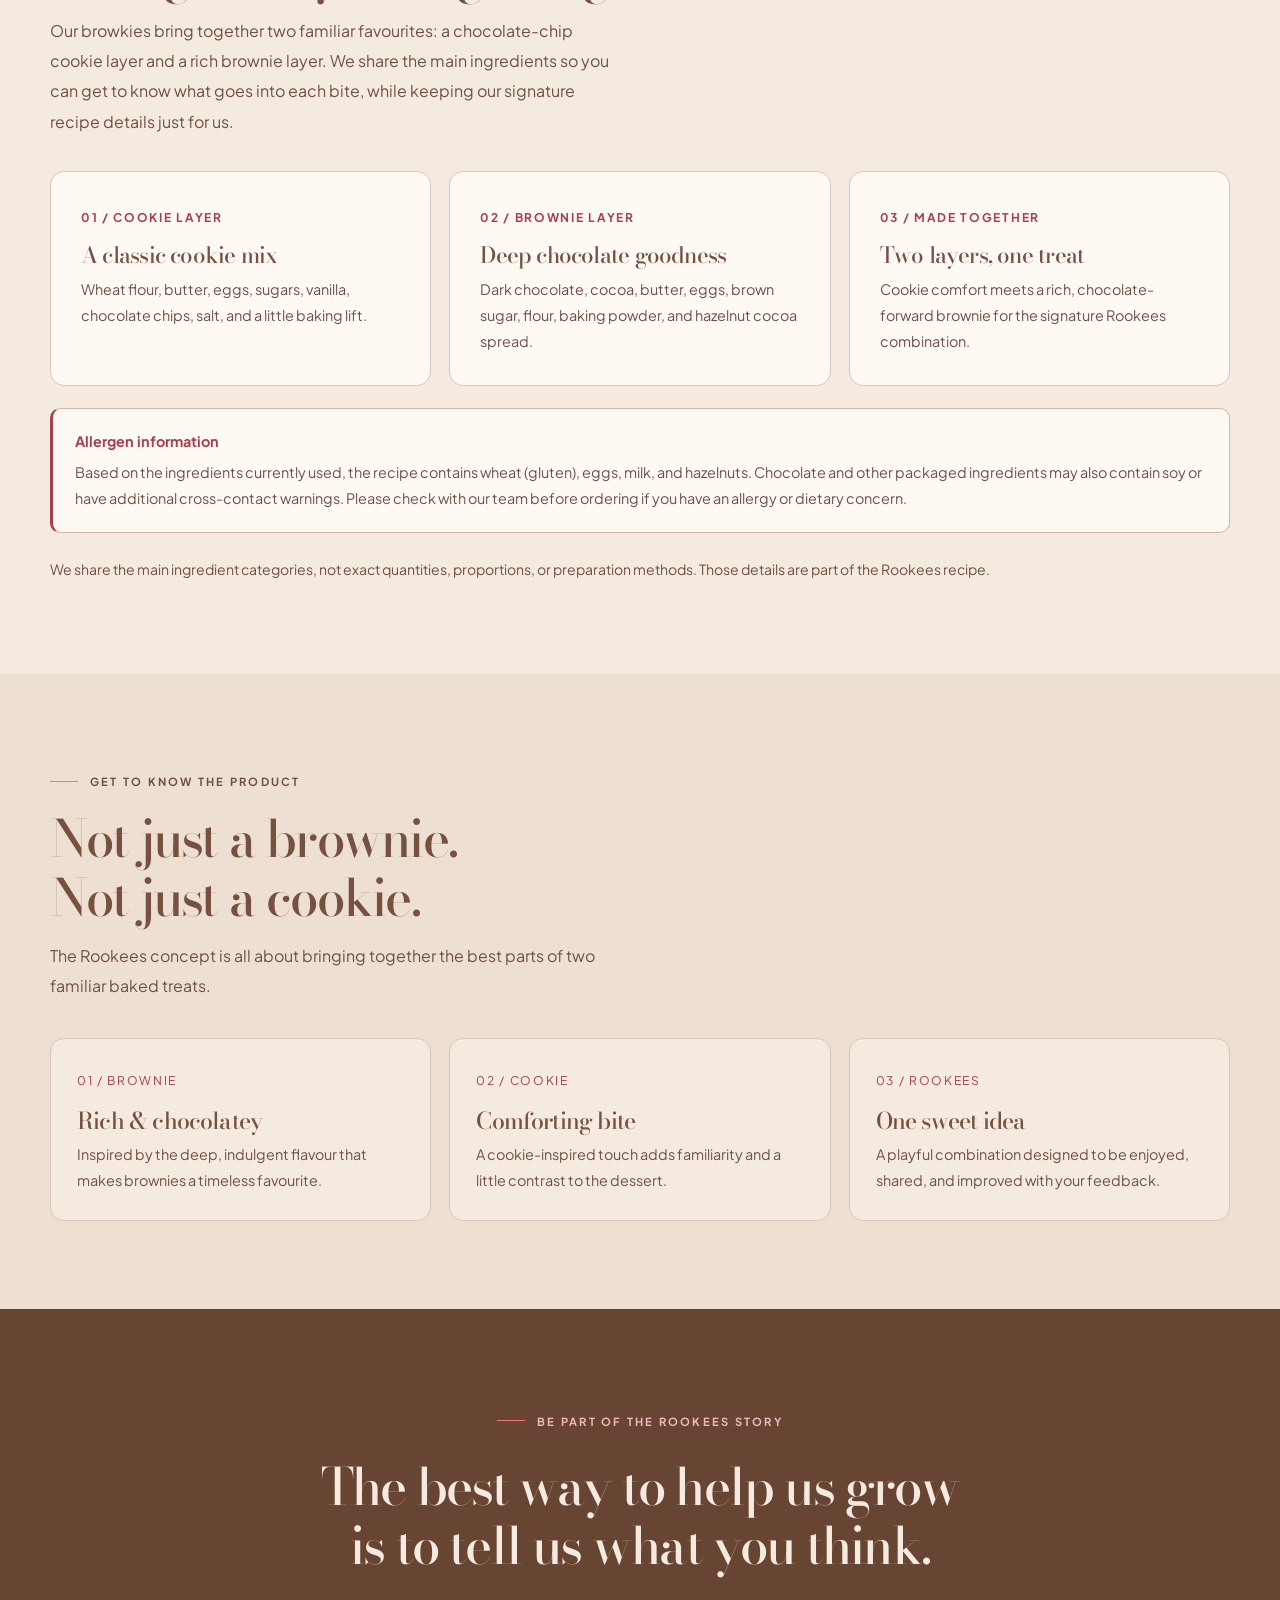
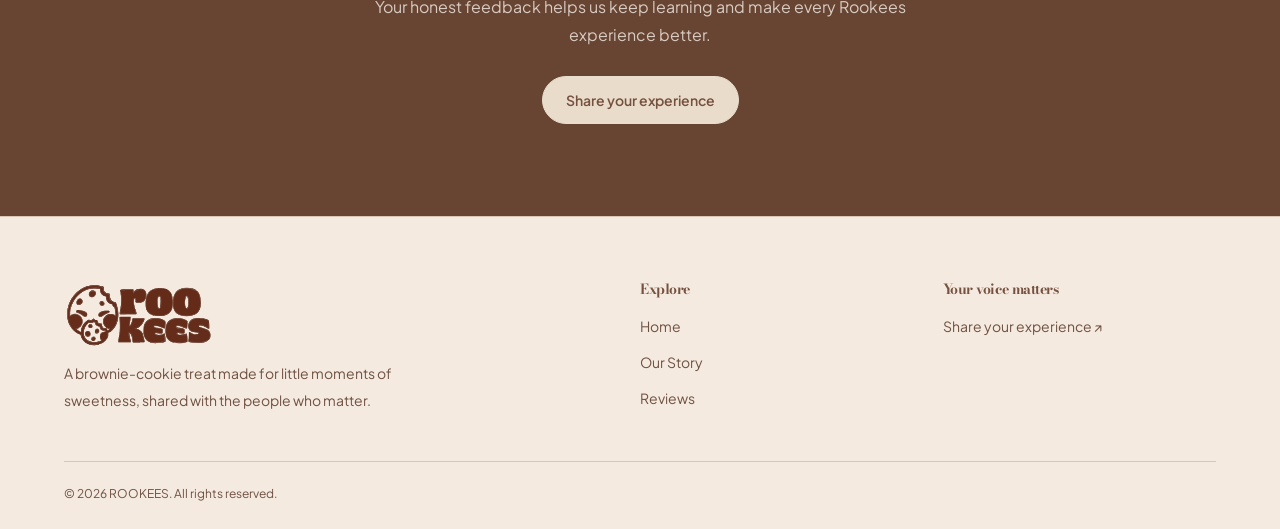
==== commit 1ec35533: "style: use clean text-only buttons for page navigation" ====
--- a/about.html
+++ b/about.html
@@ -92,7 +92,7 @@
           <p class="brand-eyebrow">Be part of the Rookees story</p>
           <h2>The best way to help us grow is to tell us what you think.</h2>
           <p>Your honest feedback helps us keep learning and make every Rookees experience better.</p>
-          <a class="btn btn--light" href="./reviews.html">Share your experience <span aria-hidden="true">↗</span></a>
+          <a class="btn btn--light" href="./reviews.html">Share your experience</a>
         </div>
       </section>
     </main>
--- a/css/brand-revamp.css
+++ b/css/brand-revamp.css
@@ -219,3 +219,144 @@
 }
 .brand-ingredients__allergens p + p { margin-top: 5px; }
 .brand-ingredients__allergens strong { color: var(--color-cocoa); }
+
+
+/* Final visual QA: stronger text contrast and clearer section hierarchy */
+:root {
+  --color-brown: #6F5143;
+  --color-strawberry-ink: #A83F4D;
+  --color-strawberry-soft: #F0B8BA;
+}
+
+.site-nav__link,
+.brand-copy,
+.brand-intro__note,
+.brand-feedback-cta p,
+.brand-story p,
+.brand-product-note p,
+.brand-ingredient-note p,
+.brand-ingredients__note,
+.brand-ingredients__allergens p,
+.brand-review-aside p,
+.brand-review-promise,
+.feedback-consent,
+.feedback-form__disclaimer,
+.rating-hint,
+.form-field__meta {
+  color: var(--color-brown);
+}
+
+.site-nav__link:hover,
+#site-footer a:hover,
+.brand-heading em,
+.brand-highlight,
+.text-link,
+.brand-product-note span,
+.brand-ingredient-note span,
+.brand-ingredients__allergens strong {
+  color: var(--color-strawberry-ink);
+}
+
+.site-nav__cta:hover,
+.site-nav__button--order:hover,
+.btn--primary:hover {
+  border-color: var(--color-strawberry-ink);
+  background: var(--color-strawberry-ink);
+  color: var(--color-white);
+}
+
+.brand-values__heading .brand-eyebrow,
+.brand-about-cta .brand-eyebrow {
+  color: var(--color-strawberry-soft);
+}
+
+.brand-value span {
+  color: var(--color-strawberry-soft);
+}
+
+.brand-feedback-cta__panel {
+  border-color: #D2B8A8;
+  background: var(--color-white);
+  box-shadow: 0 14px 36px rgb(70 46 35 / 7%);
+}
+
+.brand-intro {
+  background: var(--color-surface);
+}
+
+.brand-values {
+  background: #684533;
+}
+
+.brand-product-notes {
+  background: #EDE0D3;
+}
+
+.brand-ingredients__allergens {
+  border-color: #D2B8A8;
+  border-left-color: var(--color-strawberry-ink);
+  background: #FFF9F4;
+}
+
+.brand-review-promise {
+  border-left-color: var(--color-strawberry-ink);
+  background: #FFF9F4;
+}
+
+.feedback-form {
+  border-color: #D2B8A8;
+  background: #FFFCF8;
+}
+
+.form-field input[type="text"],
+.form-field textarea {
+  border-color: #CDB7A8;
+  background: #FFFFFF;
+}
+
+.form-field input:focus,
+.form-field textarea:focus {
+  border-color: var(--color-strawberry-ink);
+  box-shadow: 0 0 0 3px rgb(168 63 77 / 16%);
+}
+
+.rating-star.is-active {
+  border-color: #D88B93;
+  background: #FCEBED;
+  color: var(--color-strawberry-ink);
+}
+
+.feedback-consent input {
+  accent-color: var(--color-strawberry-ink);
+}
+
+@media (max-width: 760px) {
+  .brand-home-hero {
+    padding-top: 52px;
+  }
+
+  .brand-home-hero__grid {
+    gap: 30px;
+  }
+
+  .brand-home-hero__stamp {
+    right: 10px;
+    bottom: 18px;
+  }
+
+  .brand-feedback-cta__panel {
+    gap: 22px;
+  }
+}
+
+
+/* Keep pink accents readable on darker brand surfaces as well */
+.brand-about-cta {
+  background: #684533;
+}
+
+.brand-home-hero__stamp {
+  border-color: rgb(255 249 244 / 72%);
+  background: var(--color-strawberry-ink);
+  color: var(--color-white);
+}
